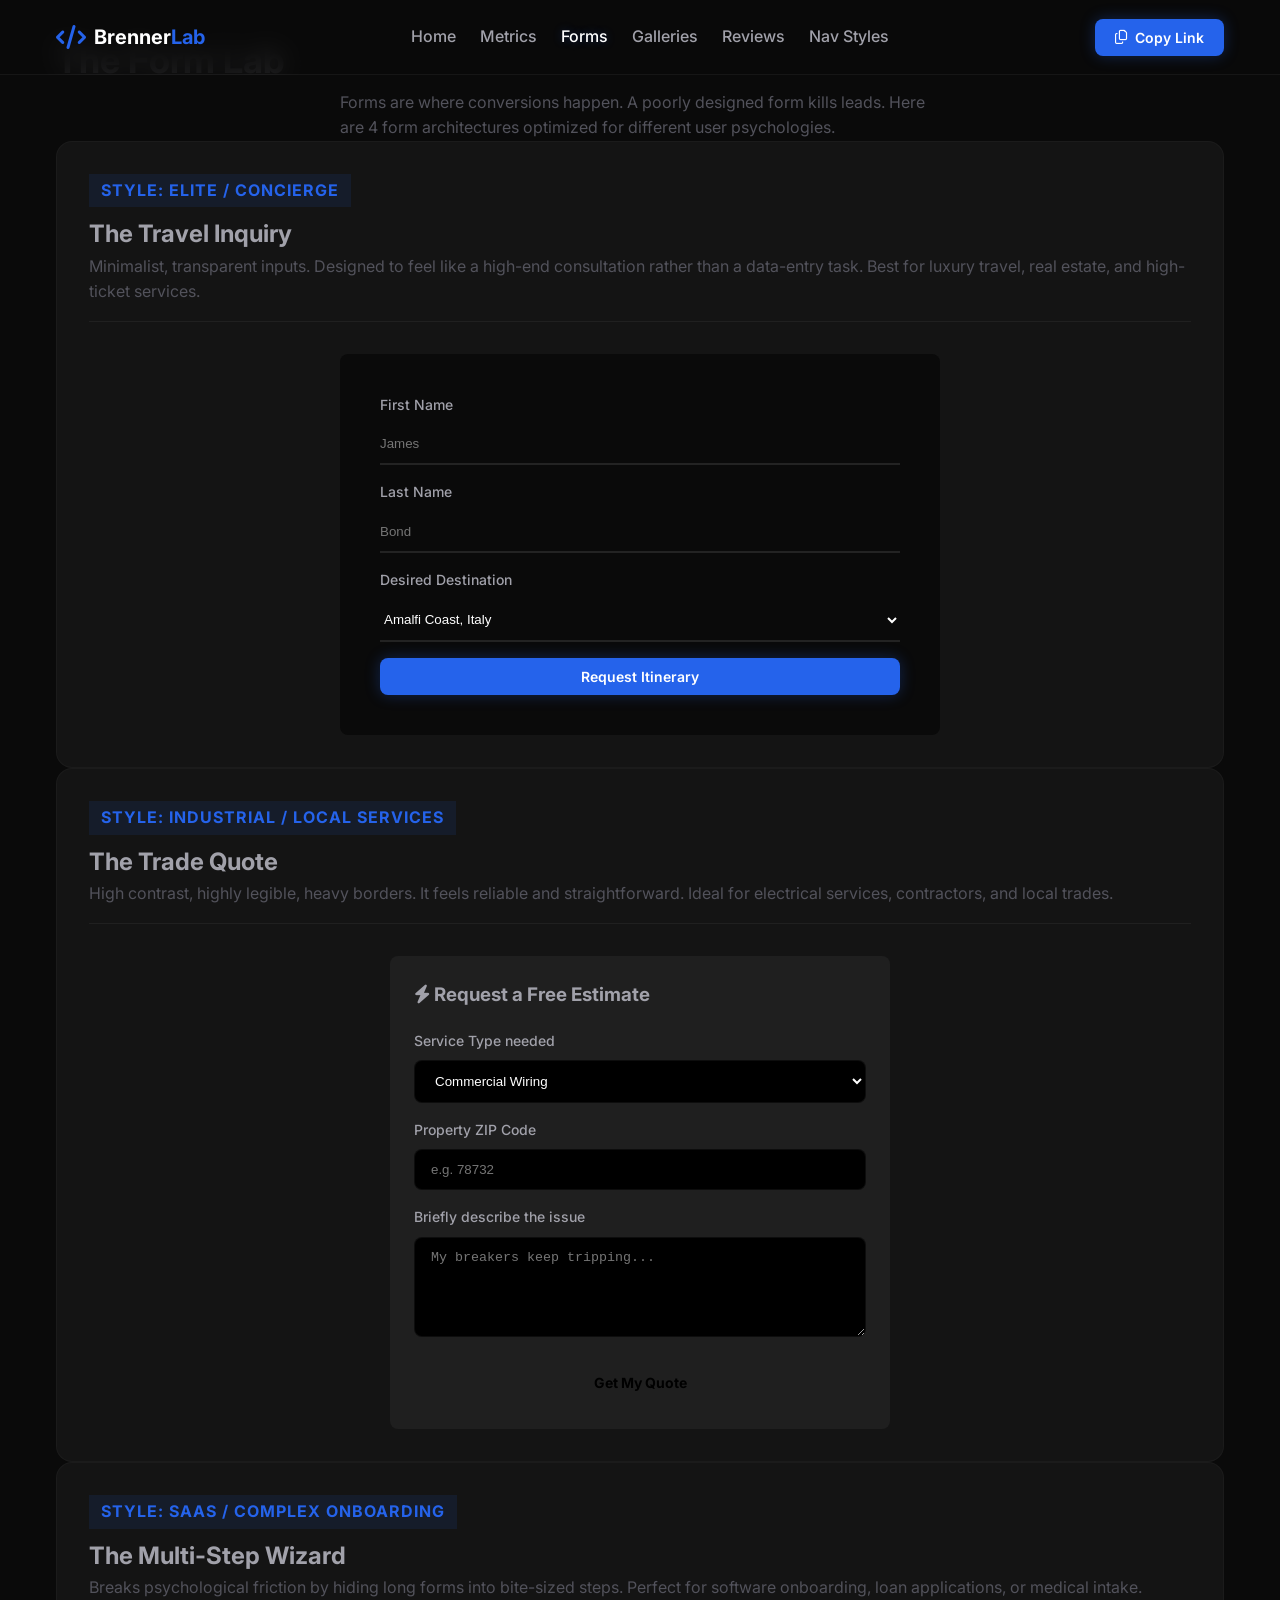
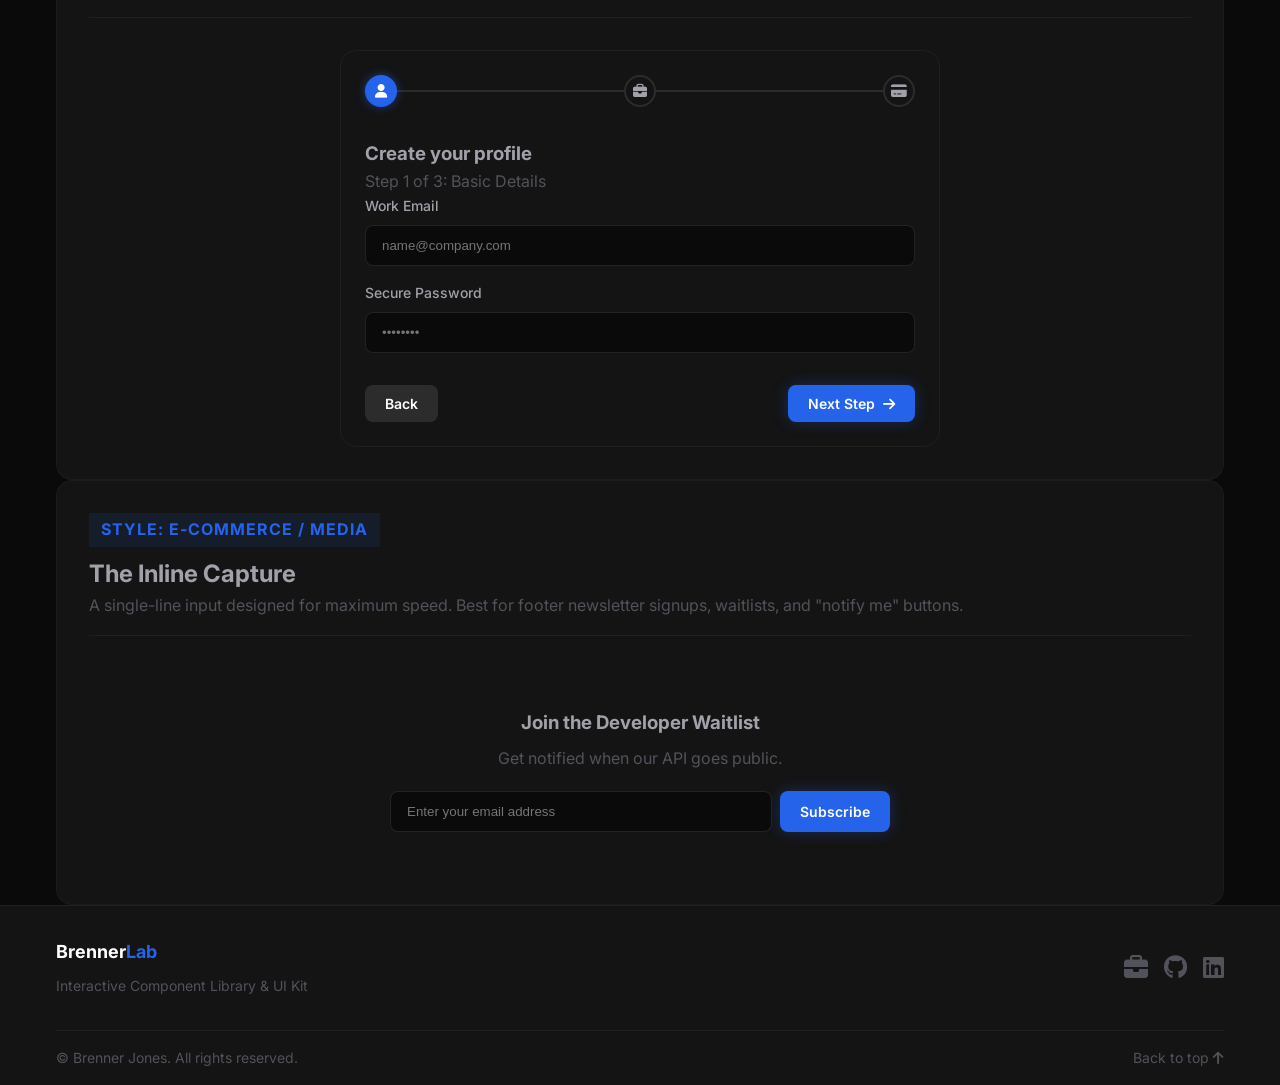
==== forms.html @ a8ff577a "Add files via upload" ====
<!DOCTYPE html>
<html lang="en">
<head>
    <meta charset="UTF-8">
    <meta name="viewport" content="width=device-width, initial-scale=1.0">
    <title>Form Lab | BrennerLab</title>
    <link rel="stylesheet" href="https://cdnjs.cloudflare.com/ajax/libs/font-awesome/6.4.0/css/all.min.css">
    <link href="https://fonts.googleapis.com/css2?family=Inter:wght@400;500;600;700&display=swap" rel="stylesheet">
    <link rel="stylesheet" href="assets/css/style.css">
    <link rel="stylesheet" href="assets/css/components.css">
</head>
<body>

    <div id="header-placeholder"></div>

    <main class="container">
        <div class="mb-8 mt-8 text-center animate-on-scroll">
            <h1 style="font-size: var(--text-4xl);">The Form Lab</h1>
            <p style="color: var(--text-muted); max-width: 600px; margin: 0 auto;">Forms are where conversions happen. A poorly designed form kills leads. Here are 4 form architectures optimized for different user psychologies.</p>
        </div>

        <section class="showcase-section animate-on-scroll">
            <div class="showcase-header">
                <span class="showcase-tag">Style: Elite / Concierge</span>
                <h2>The Travel Inquiry</h2>
                <p style="color: var(--text-muted);">Minimalist, transparent inputs. Designed to feel like a high-end consultation rather than a data-entry task. Best for luxury travel, real estate, and high-ticket services.</p>
            </div>
            
            <div style="max-width: 600px; margin: 0 auto; background: var(--bg-main); padding: 40px; border-radius: 8px;">
                <form class="form-sleek" onsubmit="event.preventDefault();">
                    <div class="grid grid-cols-2 gap-6">
                        <div class="form-group">
                            <label class="form-label">First Name</label>
                            <input type="text" class="form-control" placeholder="James">
                        </div>
                        <div class="form-group">
                            <label class="form-label">Last Name</label>
                            <input type="text" class="form-control" placeholder="Bond">
                        </div>
                    </div>
                    <div class="form-group">
                        <label class="form-label">Desired Destination</label>
                        <select class="form-control">
                            <option>Amalfi Coast, Italy</option>
                            <option>Maldives</option>
                            <option>Swiss Alps</option>
                        </select>
                    </div>
                    <button class="btn btn-primary mt-4" style="width: 100%;">Request Itinerary</button>
                </form>
            </div>
        </section>

        <section class="showcase-section animate-on-scroll">
            <div class="showcase-header">
                <span class="showcase-tag">Style: Industrial / Local Services</span>
                <h2>The Trade Quote</h2>
                <p style="color: var(--text-muted);">High contrast, highly legible, heavy borders. It feels reliable and straightforward. Ideal for electrical services, contractors, and local trades.</p>
            </div>
            
            <div style="max-width: 500px; margin: 0 auto;">
                <form class="form-rugged" onsubmit="event.preventDefault();">
                    <h3 style="margin-bottom: 20px;"><i class="fa-solid fa-bolt" style="color: var(--accent-warning);"></i> Request a Free Estimate</h3>
                    <div class="form-group">
                        <label class="form-label">Service Type needed</label>
                        <select class="form-control">
                            <option>Commercial Wiring</option>
                            <option>Residential Panel Upgrade</option>
                            <option>Emergency Repair</option>
                        </select>
                    </div>
                    <div class="form-group">
                        <label class="form-label">Property ZIP Code</label>
                        <input type="text" class="form-control" placeholder="e.g. 78732">
                    </div>
                    <div class="form-group">
                        <label class="form-label">Briefly describe the issue</label>
                        <textarea class="form-control" placeholder="My breakers keep tripping..."></textarea>
                    </div>
                    <button class="btn" style="width: 100%; background: var(--accent-warning); color: #000; font-weight: bold; padding: 14px;">Get My Quote</button>
                </form>
            </div>
        </section>

        <section class="showcase-section animate-on-scroll">
            <div class="showcase-header">
                <span class="showcase-tag">Style: SaaS / Complex Onboarding</span>
                <h2>The Multi-Step Wizard</h2>
                <p style="color: var(--text-muted);">Breaks psychological friction by hiding long forms into bite-sized steps. Perfect for software onboarding, loan applications, or medical intake.</p>
            </div>
            
            <div style="max-width: 600px; margin: 0 auto;">
                <form class="form-wizard" onsubmit="event.preventDefault();">
                    <div class="wizard-steps">
                        <div class="step active"><i class="fa-solid fa-user"></i></div>
                        <div class="step"><i class="fa-solid fa-briefcase"></i></div>
                        <div class="step"><i class="fa-solid fa-credit-card"></i></div>
                    </div>
                    
                    <div class="text-center mb-6">
                        <h3>Create your profile</h3>
                        <p style="color: var(--text-muted);">Step 1 of 3: Basic Details</p>
                    </div>

                    <div class="form-group">
                        <label class="form-label">Work Email</label>
                        <input type="email" class="form-control" placeholder="name@company.com">
                    </div>
                    <div class="form-group">
                        <label class="form-label">Secure Password</label>
                        <input type="password" class="form-control" placeholder="••••••••">
                    </div>
                    
                    <div class="flex justify-between mt-8">
                        <button class="btn" style="background: rgba(255,255,255,0.1); color: white;">Back</button>
                        <button class="btn btn-primary">Next Step <i class="fa-solid fa-arrow-right" style="margin-left: 8px;"></i></button>
                    </div>
                </form>
            </div>
        </section>

        <section class="showcase-section animate-on-scroll">
            <div class="showcase-header">
                <span class="showcase-tag">Style: E-Commerce / Media</span>
                <h2>The Inline Capture</h2>
                <p style="color: var(--text-muted);">A single-line input designed for maximum speed. Best for footer newsletter signups, waitlists, and "notify me" buttons.</p>
            </div>
            
            <div style="max-width: 500px; margin: 0 auto; text-align: center; padding: 40px 0;">
                <h3 style="margin-bottom: 8px;">Join the Developer Waitlist</h3>
                <p style="color: var(--text-muted); margin-bottom: 20px;">Get notified when our API goes public.</p>
                
                <form onsubmit="event.preventDefault();" style="display: flex; gap: 8px;">
                    <input type="email" class="form-control" placeholder="Enter your email address" style="flex: 1;">
                    <button class="btn btn-primary" style="white-space: nowrap;">Subscribe</button>
                </form>
            </div>
        </section>

    </main>

    <div id="footer-placeholder"></div>
    <script src="assets/js/shared.js"></script>
</body>
</html>
---- assets/css/style.css ----
/* ==========================================================================
   BRENNER LAB - GLOBAL DESIGN SYSTEM
   Theme: Midnight & Cyber Blue
   ========================================================================== */

:root {
    /* Color Palette - Midnight Black Base */
    --bg-main: #0a0a0a;        /* True black background */
    --bg-surface: #141414;     /* Slightly lighter for cards/footer */
    --bg-elevated: #1f1f1f;    /* Hover state for cards */
    
    /* Brand Accent - Cyber Blue */
    --brand-primary: #2563eb;  /* Vibrant Electric Blue */
    --brand-hover: #3b82f6;    /* Lighter blue for hovers */
    --brand-glow: rgba(37, 99, 235, 0.3); /* Blue shadow glow */

    /* Typography Colors - High Contrast */
    --text-heading: #ffffff;   /* Pure white headings */
    --text-body: #a1a1aa;      /* Crisp, readable gray */
    --text-muted: #52525b;     /* Darker gray for borders/subtitles */

    /* Typography Scale */
    --font-primary: 'Inter', system-ui, -apple-system, sans-serif;
    --text-sm: 0.875rem;  
    --text-base: 1rem;    
    --text-lg: 1.125rem;  
    --text-xl: 1.25rem;   
    --text-2xl: 1.5rem;   
    --text-4xl: 2.25rem;  

    /* Spacing & Layout */
    --space-2: 0.5rem;    
    --space-4: 1rem;      
    --space-6: 1.5rem;    
    --space-8: 2rem;      
    --space-12: 3rem;     
    --radius-md: 0.5rem;
    --radius-lg: 1rem;
    --transition-fast: 150ms ease-in-out;
}

/* --------------------------------------------------------------------------
   RESET & BASE LAYOUT
   -------------------------------------------------------------------------- */
*, *::before, *::after {
    box-sizing: border-box;
    margin: 0;
    padding: 0;
}

body {
    background-color: var(--bg-main);
    color: var(--text-body);
    font-family: var(--font-primary);
    line-height: 1.6;
    -webkit-font-smoothing: antialiased;
    display: flex;
    flex-direction: column;
    min-height: 100vh;
}

a {
    color: var(--brand-primary);
    text-decoration: none;
    transition: color var(--transition-fast);
}

a:hover {
    color: var(--brand-hover);
}

.container {
    width: 100%;
    max-width: 1200px;
    margin: 0 auto;
    padding: 0 var(--space-4);
}

/* --------------------------------------------------------------------------
   HEADER & FOOTER STRUCTURAL FIXES
   -------------------------------------------------------------------------- */
.site-header {
    position: fixed;
    top: 0;
    left: 0;
    width: 100%;
    height: 75px;
    display: flex;
    align-items: center;
    background: rgba(10, 10, 10, 0.85);
    backdrop-filter: blur(12px);
    -webkit-backdrop-filter: blur(12px);
    border-bottom: 1px solid rgba(255, 255, 255, 0.05);
    z-index: 1000;
}

.site-footer {
    background-color: var(--bg-surface);
    border-top: 1px solid rgba(255, 255, 255, 0.05);
    padding: var(--space-8) 0 var(--space-4) 0;
    margin-top: auto; 
    width: 100%;
}

main {
    flex: 1; 
    padding-top: 100px; /* Pushes content below the fixed header */
    padding-bottom: var(--space-12);
    width: 100%;
}

/* --------------------------------------------------------------------------
   UTILITY CLASSES (Layout & UI)
   -------------------------------------------------------------------------- */
.flex { display: flex; }
.flex-col { flex-direction: column; }
.items-center { align-items: center; }
.justify-between { justify-content: space-between; }
.justify-center { justify-content: center; }
.gap-2 { gap: var(--space-2); }
.gap-4 { gap: var(--space-4); }
.gap-6 { gap: var(--space-6); }
.mt-8 { margin-top: var(--space-8); }

/* Buttons */
.btn {
    display: inline-flex;
    align-items: center;
    justify-content: center;
    padding: 10px 20px;
    border-radius: var(--radius-md);
    font-weight: 600;
    cursor: pointer;
    transition: all var(--transition-fast);
    border: none;
    font-family: inherit;
    font-size: var(--text-sm);
}

.btn-primary {
    background-color: var(--brand-primary);
    color: #ffffff;
    box-shadow: 0 0 15px var(--brand-glow);
}

.btn-primary:hover {
    background-color: var(--brand-hover);
    transform: translateY(-2px);
}

/* Navigation Specifics */
.nav-link {
    color: var(--text-body);
    font-weight: 500;
}
.nav-link:hover, .nav-link.active {
    color: var(--text-heading);
    text-shadow: 0 0 10px var(--brand-glow);
}

/* Mobile hiding */
@media (max-width: 768px) {
    .hidden-mobile { display: none !important; }
}
---- assets/css/components.css ----
/* ==========================================================================
   BRENNER LAB - COMPONENTS STYLESHEET
   Styles for specific widgets: Metrics, Forms, Galleries, etc.
   ========================================================================== */

/* --------------------------------------------------------------------------
   COMPONENT PRESENTATION (The "Showroom" Layout)
   -------------------------------------------------------------------------- */
.showcase-section {
    margin-bottom: var(--space-16);
    padding: var(--space-8);
    background: var(--bg-surface);
    border-radius: var(--radius-lg);
    border: 1px solid rgba(255,255,255,0.03);
}

.showcase-header {
    margin-bottom: var(--space-8);
    border-bottom: 1px solid rgba(255,255,255,0.05);
    padding-bottom: var(--space-4);
}

.showcase-tag {
    display: inline-block;
    padding: 4px 12px;
    background: rgba(37, 99, 235, 0.1);
    color: var(--brand-primary);
    border-radius: var(--radius-pill);
    font-size: var(--text-xs);
    font-weight: 700;
    text-transform: uppercase;
    letter-spacing: 1px;
    margin-bottom: var(--space-2);
}

/* --------------------------------------------------------------------------
   METRIC COMPONENT STYLES
   -------------------------------------------------------------------------- */
/* Style 1: The SaaS Classic (Clean, structured) */
.metric-card-saas {
    background: var(--bg-main);
    padding: var(--space-6);
    border-radius: var(--radius-md);
    border: 1px solid rgba(255,255,255,0.05);
    transition: transform var(--transition-fast);
}
.metric-card-saas:hover { transform: translateY(-5px); border-color: rgba(255,255,255,0.1); }
.metric-icon-wrapper { width: 48px; height: 48px; border-radius: 12px; display: flex; align-items: center; justify-content: center; font-size: 1.5rem; margin-bottom: var(--space-4); }
.icon-blue { background: rgba(37, 99, 235, 0.1); color: var(--brand-primary); }
.icon-green { background: rgba(16, 185, 129, 0.1); color: var(--accent-success); }
.icon-orange { background: rgba(245, 158, 11, 0.1); color: var(--accent-warning); }

/* Style 2: The Minimalist (Large typography, barebones) */
.metric-minimal {
    text-align: center;
    padding: var(--space-4);
}
.metric-minimal .value { font-size: 4rem; font-weight: 800; color: var(--text-heading); line-height: 1; }
.metric-minimal .label { font-size: var(--text-sm); color: var(--text-muted); text-transform: uppercase; letter-spacing: 2px; margin-top: var(--space-2); }

/* Style 3: Neon Cyber (High impact, glowing) */
.metric-neon {
    background: linear-gradient(145deg, rgba(20,20,20,1) 0%, rgba(10,10,10,1) 100%);
    padding: var(--space-6);
    border-radius: var(--radius-lg);
    border: 1px solid rgba(37, 99, 235, 0.2);
    box-shadow: inset 0 0 20px rgba(37, 99, 235, 0.05);
    text-align: center;
}
.metric-neon .value { font-size: 3rem; font-weight: 700; color: var(--brand-primary); text-shadow: 0 0 15px rgba(37, 99, 235, 0.5); }

/* Style 4: Progress Bars */
.metric-progress-card { padding: var(--space-4); }
.progress-header { display: flex; justify-content: space-between; margin-bottom: var(--space-2); font-weight: 500; }
.progress-track { width: 100%; height: 8px; background: var(--bg-main); border-radius: var(--radius-pill); overflow: hidden; }
.progress-fill { height: 100%; background: var(--brand-primary); border-radius: var(--radius-pill); transition: width 1.5s cubic-bezier(0.4, 0, 0.2, 1); }

/* --------------------------------------------------------------------------
   FORM COMPONENT STYLES
   -------------------------------------------------------------------------- */
.form-group { margin-bottom: var(--space-4); }
.form-label { display: block; font-size: var(--text-sm); font-weight: 500; margin-bottom: var(--space-2); color: var(--text-body); }
.form-control { width: 100%; padding: 12px 16px; background: var(--bg-main); border: 1px solid rgba(255,255,255,0.1); border-radius: var(--radius-md); color: var(--text-heading); transition: all var(--transition-fast); }
.form-control:focus { outline: none; border-color: var(--brand-primary); box-shadow: 0 0 0 3px rgba(37, 99, 235, 0.2); }
textarea.form-control { resize: vertical; min-height: 100px; }

/* Style 1: Sleek (Luxury/Travel) */
.form-sleek { background: transparent; }
.form-sleek .form-control { background: transparent; border: none; border-bottom: 2px solid rgba(255,255,255,0.1); border-radius: 0; padding-left: 0; }
.form-sleek .form-control:focus { border-bottom-color: var(--brand-primary); box-shadow: none; }

/* Style 2: Rugged (Trades/Industrial) */
.form-rugged { background: var(--bg-elevated); padding: var(--space-6); border-radius: var(--radius-md); border-top: 4px solid var(--accent-warning); }
.form-rugged .form-control { background: #000; border: 1px solid rgba(255,255,255,0.05); }

/* Style 3: Wizard (Step-by-step) */
.form-wizard { padding: var(--space-6); border: 1px solid rgba(255,255,255,0.05); border-radius: var(--radius-lg); }
.wizard-steps { display: flex; justify-content: space-between; margin-bottom: var(--space-8); position: relative; }
.wizard-steps::before { content: ''; position: absolute; top: 50%; left: 0; width: 100%; height: 2px; background: rgba(255,255,255,0.1); z-index: 0; transform: translateY(-50%); }
.step { width: 32px; height: 32px; border-radius: 50%; background: var(--bg-surface); border: 2px solid rgba(255,255,255,0.1); display: flex; align-items: center; justify-content: center; z-index: 1; font-weight: bold; font-size: 14px; }
.step.active { border-color: var(--brand-primary); background: var(--brand-primary); color: white; box-shadow: 0 0 10px rgba(37,99,235,0.5); }
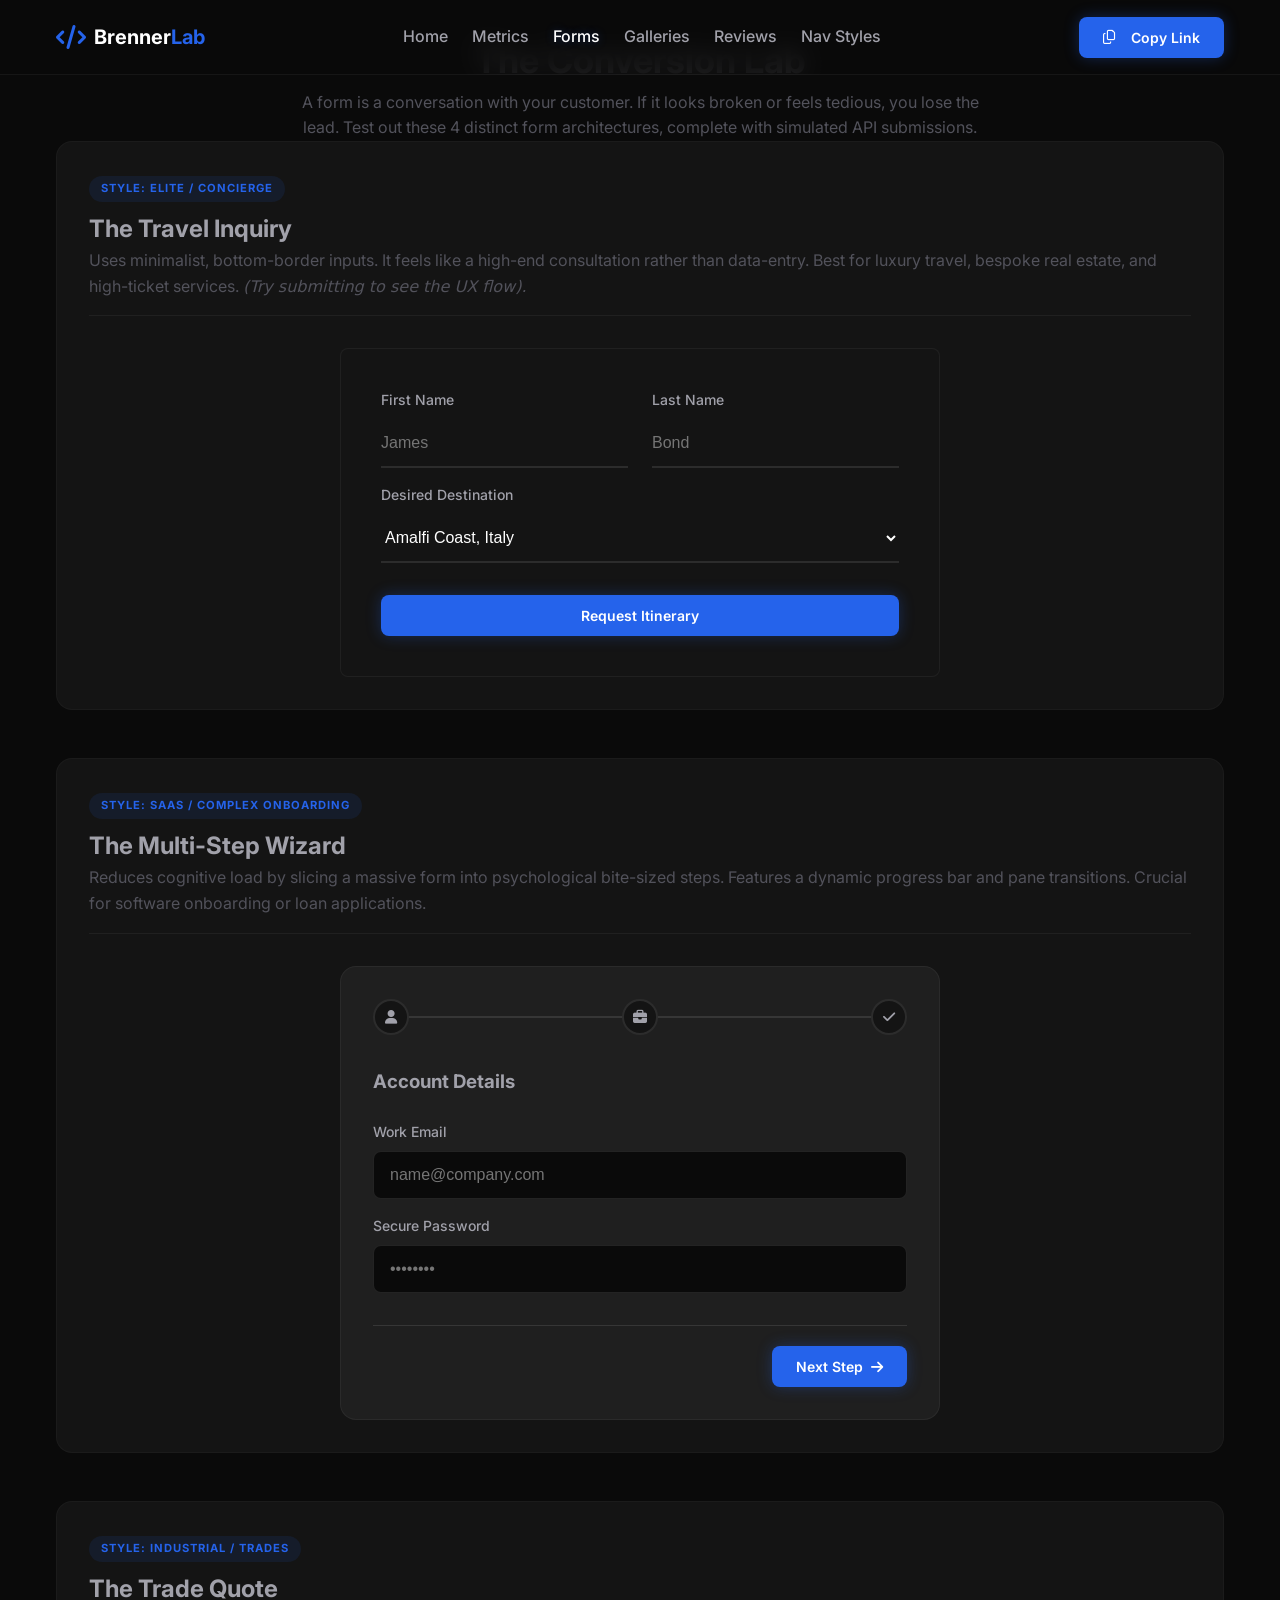
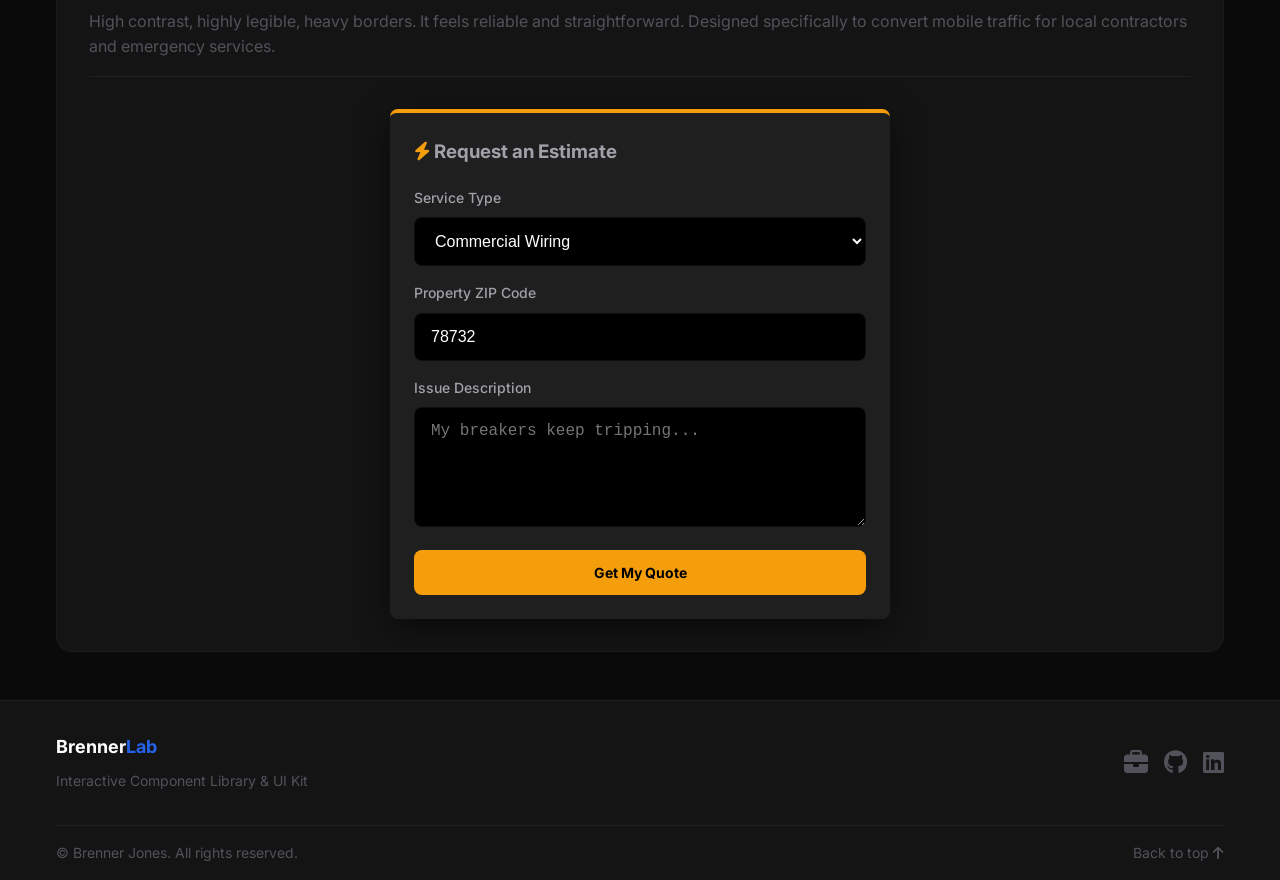
==== commit c12af5fc: "Add files via upload" ====
--- a/forms.html
+++ b/forms.html
@@ -10,32 +10,31 @@
     <link rel="stylesheet" href="assets/css/components.css">
 </head>
 <body>
-
     <div id="header-placeholder"></div>
 
     <main class="container">
         <div class="mb-8 mt-8 text-center animate-on-scroll">
-            <h1 style="font-size: var(--text-4xl);">The Form Lab</h1>
-            <p style="color: var(--text-muted); max-width: 600px; margin: 0 auto;">Forms are where conversions happen. A poorly designed form kills leads. Here are 4 form architectures optimized for different user psychologies.</p>
+            <h1 style="font-size: var(--text-4xl);">The Conversion Lab</h1>
+            <p style="color: var(--text-muted); max-width: 700px; margin: 0 auto;">A form is a conversation with your customer. If it looks broken or feels tedious, you lose the lead. Test out these 4 distinct form architectures, complete with simulated API submissions.</p>
         </div>
 
         <section class="showcase-section animate-on-scroll">
             <div class="showcase-header">
                 <span class="showcase-tag">Style: Elite / Concierge</span>
                 <h2>The Travel Inquiry</h2>
-                <p style="color: var(--text-muted);">Minimalist, transparent inputs. Designed to feel like a high-end consultation rather than a data-entry task. Best for luxury travel, real estate, and high-ticket services.</p>
+                <p style="color: var(--text-muted);">Uses minimalist, bottom-border inputs. It feels like a high-end consultation rather than data-entry. Best for luxury travel, bespoke real estate, and high-ticket services. <i>(Try submitting to see the UX flow).</i></p>
             </div>
             
-            <div style="max-width: 600px; margin: 0 auto; background: var(--bg-main); padding: 40px; border-radius: 8px;">
-                <form class="form-sleek" onsubmit="event.preventDefault();">
-                    <div class="grid grid-cols-2 gap-6">
+            <div class="form-container" style="max-width: 600px; margin: 0 auto; background: var(--bg-surface); padding: 40px; border-radius: 8px; border: 1px solid rgba(255,255,255,0.05);">
+                <form class="form-sleek simulated-form">
+                    <div class="grid grid-cols-2">
                         <div class="form-group">
                             <label class="form-label">First Name</label>
-                            <input type="text" class="form-control" placeholder="James">
+                            <input type="text" class="form-control" placeholder="James" required>
                         </div>
                         <div class="form-group">
                             <label class="form-label">Last Name</label>
-                            <input type="text" class="form-control" placeholder="Bond">
+                            <input type="text" class="form-control" placeholder="Bond" required>
                         </div>
                     </div>
                     <div class="form-group">
@@ -46,23 +45,82 @@
                             <option>Swiss Alps</option>
                         </select>
                     </div>
-                    <button class="btn btn-primary mt-4" style="width: 100%;">Request Itinerary</button>
+                    <button type="submit" class="btn btn-primary mt-4" style="width: 100%;">Request Itinerary</button>
                 </form>
             </div>
         </section>
 
         <section class="showcase-section animate-on-scroll">
             <div class="showcase-header">
-                <span class="showcase-tag">Style: Industrial / Local Services</span>
-                <h2>The Trade Quote</h2>
-                <p style="color: var(--text-muted);">High contrast, highly legible, heavy borders. It feels reliable and straightforward. Ideal for electrical services, contractors, and local trades.</p>
+                <span class="showcase-tag">Style: SaaS / Complex Onboarding</span>
+                <h2>The Multi-Step Wizard</h2>
+                <p style="color: var(--text-muted);">Reduces cognitive load by slicing a massive form into psychological bite-sized steps. Features a dynamic progress bar and pane transitions. Crucial for software onboarding or loan applications.</p>
             </div>
             
-            <div style="max-width: 500px; margin: 0 auto;">
-                <form class="form-rugged" onsubmit="event.preventDefault();">
-                    <h3 style="margin-bottom: 20px;"><i class="fa-solid fa-bolt" style="color: var(--accent-warning);"></i> Request a Free Estimate</h3>
+            <div class="form-container" style="max-width: 600px; margin: 0 auto;">
+                <form class="form-wizard simulated-form">
+                    <div class="wizard-steps">
+                        <div class="step-indicator"><i class="fa-solid fa-user"></i></div>
+                        <div class="step-indicator"><i class="fa-solid fa-briefcase"></i></div>
+                        <div class="step-indicator"><i class="fa-solid fa-check"></i></div>
+                    </div>
+                    
+                    <div id="multi-step-wizard">
+                        <div class="wizard-pane">
+                            <h3 class="mb-6">Account Details</h3>
+                            <div class="form-group">
+                                <label class="form-label">Work Email</label>
+                                <input type="email" class="form-control" placeholder="name@company.com" required>
+                            </div>
+                            <div class="form-group">
+                                <label class="form-label">Secure Password</label>
+                                <input type="password" class="form-control" placeholder="••••••••" required>
+                            </div>
+                        </div>
+
+                        <div class="wizard-pane">
+                            <h3 class="mb-6">Company Info</h3>
+                            <div class="form-group">
+                                <label class="form-label">Company Name</label>
+                                <input type="text" class="form-control" placeholder="Acme Corp">
+                            </div>
+                            <div class="form-group">
+                                <label class="form-label">Team Size</label>
+                                <select class="form-control">
+                                    <option>1-10 Employees</option>
+                                    <option>11-50 Employees</option>
+                                    <option>50+ Employees</option>
+                                </select>
+                            </div>
+                        </div>
+
+                        <div class="wizard-pane">
+                            <h3 class="mb-6">Final Review</h3>
+                            <p style="color: var(--text-muted); margin-bottom: 20px;">By clicking submit, you agree to our Terms of Service and acknowledge you are ready to revolutionize your workflow.</p>
+                        </div>
+
+                        <div class="flex justify-between mt-8" style="border-top: 1px solid rgba(255,255,255,0.1); padding-top: 20px;">
+                            <button type="button" id="wizard-prev" class="btn" style="background: rgba(255,255,255,0.05); color: white;">Back</button>
+                            <button type="button" id="wizard-next" class="btn btn-primary">Next Step <i class="fa-solid fa-arrow-right"></i></button>
+                            <button type="submit" id="wizard-submit" style="display:none;">Submit</button>
+                        </div>
+                    </div>
+                </form>
+            </div>
+        </section>
+
+        <section class="showcase-section animate-on-scroll">
+            <div class="showcase-header">
+                <span class="showcase-tag">Style: Industrial / Trades</span>
+                <h2>The Trade Quote</h2>
+                <p style="color: var(--text-muted);">High contrast, highly legible, heavy borders. It feels reliable and straightforward. Designed specifically to convert mobile traffic for local contractors and emergency services.</p>
+            </div>
+            
+            <div class="form-container" style="max-width: 500px; margin: 0 auto;">
+                <form class="form-rugged simulated-form">
+                    <h3 style="margin-bottom: 20px;"><i class="fa-solid fa-bolt" style="color: var(--accent-warning);"></i> Request an Estimate</h3>
                     <div class="form-group">
-                        <label class="form-label">Service Type needed</label>
+                        <label class="form-label">Service Type</label>
                         <select class="form-control">
                             <option>Commercial Wiring</option>
                             <option>Residential Panel Upgrade</option>
@@ -71,68 +129,13 @@
                     </div>
                     <div class="form-group">
                         <label class="form-label">Property ZIP Code</label>
-                        <input type="text" class="form-control" placeholder="e.g. 78732">
+                        <input type="text" class="form-control" value="78732" required>
                     </div>
                     <div class="form-group">
-                        <label class="form-label">Briefly describe the issue</label>
+                        <label class="form-label">Issue Description</label>
                         <textarea class="form-control" placeholder="My breakers keep tripping..."></textarea>
                     </div>
-                    <button class="btn" style="width: 100%; background: var(--accent-warning); color: #000; font-weight: bold; padding: 14px;">Get My Quote</button>
-                </form>
-            </div>
-        </section>
-
-        <section class="showcase-section animate-on-scroll">
-            <div class="showcase-header">
-                <span class="showcase-tag">Style: SaaS / Complex Onboarding</span>
-                <h2>The Multi-Step Wizard</h2>
-                <p style="color: var(--text-muted);">Breaks psychological friction by hiding long forms into bite-sized steps. Perfect for software onboarding, loan applications, or medical intake.</p>
-            </div>
-            
-            <div style="max-width: 600px; margin: 0 auto;">
-                <form class="form-wizard" onsubmit="event.preventDefault();">
-                    <div class="wizard-steps">
-                        <div class="step active"><i class="fa-solid fa-user"></i></div>
-                        <div class="step"><i class="fa-solid fa-briefcase"></i></div>
-                        <div class="step"><i class="fa-solid fa-credit-card"></i></div>
-                    </div>
-                    
-                    <div class="text-center mb-6">
-                        <h3>Create your profile</h3>
-                        <p style="color: var(--text-muted);">Step 1 of 3: Basic Details</p>
-                    </div>
-
-                    <div class="form-group">
-                        <label class="form-label">Work Email</label>
-                        <input type="email" class="form-control" placeholder="name@company.com">
-                    </div>
-                    <div class="form-group">
-                        <label class="form-label">Secure Password</label>
-                        <input type="password" class="form-control" placeholder="••••••••">
-                    </div>
-                    
-                    <div class="flex justify-between mt-8">
-                        <button class="btn" style="background: rgba(255,255,255,0.1); color: white;">Back</button>
-                        <button class="btn btn-primary">Next Step <i class="fa-solid fa-arrow-right" style="margin-left: 8px;"></i></button>
-                    </div>
-                </form>
-            </div>
-        </section>
-
-        <section class="showcase-section animate-on-scroll">
-            <div class="showcase-header">
-                <span class="showcase-tag">Style: E-Commerce / Media</span>
-                <h2>The Inline Capture</h2>
-                <p style="color: var(--text-muted);">A single-line input designed for maximum speed. Best for footer newsletter signups, waitlists, and "notify me" buttons.</p>
-            </div>
-            
-            <div style="max-width: 500px; margin: 0 auto; text-align: center; padding: 40px 0;">
-                <h3 style="margin-bottom: 8px;">Join the Developer Waitlist</h3>
-                <p style="color: var(--text-muted); margin-bottom: 20px;">Get notified when our API goes public.</p>
-                
-                <form onsubmit="event.preventDefault();" style="display: flex; gap: 8px;">
-                    <input type="email" class="form-control" placeholder="Enter your email address" style="flex: 1;">
-                    <button class="btn btn-primary" style="white-space: nowrap;">Subscribe</button>
+                    <button type="submit" class="btn" style="width: 100%; background: var(--accent-warning); color: #000; font-weight: bold; padding: 14px;">Get My Quote</button>
                 </form>
             </div>
         </section>
--- a/assets/css/style.css
+++ b/assets/css/style.css
@@ -4,49 +4,35 @@
    ========================================================================== */
 
 :root {
-    /* Color Palette - Midnight Black Base */
-    --bg-main: #0a0a0a;        /* True black background */
-    --bg-surface: #141414;     /* Slightly lighter for cards/footer */
-    --bg-elevated: #1f1f1f;    /* Hover state for cards */
-    
-    /* Brand Accent - Cyber Blue */
-    --brand-primary: #2563eb;  /* Vibrant Electric Blue */
-    --brand-hover: #3b82f6;    /* Lighter blue for hovers */
-    --brand-glow: rgba(37, 99, 235, 0.3); /* Blue shadow glow */
-
-    /* Typography Colors - High Contrast */
-    --text-heading: #ffffff;   /* Pure white headings */
-    --text-body: #a1a1aa;      /* Crisp, readable gray */
-    --text-muted: #52525b;     /* Darker gray for borders/subtitles */
-
-    /* Typography Scale */
+    --bg-main: #0a0a0a;
+    --bg-surface: #141414;
+    --bg-elevated: #1f1f1f;
+    --brand-primary: #2563eb;
+    --brand-hover: #3b82f6;
+    --brand-glow: rgba(37, 99, 235, 0.3);
+    --accent-success: #10b981;
+    --accent-warning: #f59e0b;
+    --text-heading: #ffffff;
+    --text-body: #a1a1aa;
+    --text-muted: #52525b;
     --font-primary: 'Inter', system-ui, -apple-system, sans-serif;
-    --text-sm: 0.875rem;  
-    --text-base: 1rem;    
-    --text-lg: 1.125rem;  
-    --text-xl: 1.25rem;   
-    --text-2xl: 1.5rem;   
-    --text-4xl: 2.25rem;  
-
-    /* Spacing & Layout */
-    --space-2: 0.5rem;    
-    --space-4: 1rem;      
-    --space-6: 1.5rem;    
-    --space-8: 2rem;      
-    --space-12: 3rem;     
+    --text-sm: 0.875rem;
+    --text-base: 1rem;
+    --text-lg: 1.125rem;
+    --text-xl: 1.25rem;
+    --text-2xl: 1.5rem;
+    --text-4xl: 2.25rem;
+    --space-2: 0.5rem;
+    --space-4: 1rem;
+    --space-6: 1.5rem;
+    --space-8: 2rem;
+    --space-12: 3rem;
     --radius-md: 0.5rem;
     --radius-lg: 1rem;
     --transition-fast: 150ms ease-in-out;
 }
 
-/* --------------------------------------------------------------------------
-   RESET & BASE LAYOUT
-   -------------------------------------------------------------------------- */
-*, *::before, *::after {
-    box-sizing: border-box;
-    margin: 0;
-    padding: 0;
-}
+*, *::before, *::after { box-sizing: border-box; margin: 0; padding: 0; }
 
 body {
     background-color: var(--bg-main);
@@ -59,59 +45,34 @@
     min-height: 100vh;
 }
 
-a {
-    color: var(--brand-primary);
-    text-decoration: none;
-    transition: color var(--transition-fast);
+a { color: var(--brand-primary); text-decoration: none; transition: color var(--transition-fast); }
+a:hover { color: var(--brand-hover); }
+
+.container { width: 100%; max-width: 1200px; margin: 0 auto; padding: 0 var(--space-4); }
+
+/* --- HEADER & FOOTER --- */
+.site-header {
+    position: fixed; top: 0; left: 0; width: 100%; height: 75px; display: flex; align-items: center;
+    background: rgba(10, 10, 10, 0.85); backdrop-filter: blur(12px); -webkit-backdrop-filter: blur(12px);
+    border-bottom: 1px solid rgba(255, 255, 255, 0.05); z-index: 1000;
+}
+.site-footer {
+    background-color: var(--bg-surface); border-top: 1px solid rgba(255, 255, 255, 0.05);
+    padding: var(--space-8) 0 var(--space-4) 0; margin-top: auto; width: 100%;
+}
+main { flex: 1; padding-top: 100px; padding-bottom: var(--space-12); width: 100%; }
+
+/* --- CHROME AUTOFILL OVERRIDE (The White Box Fix) --- */
+input:-webkit-autofill,
+input:-webkit-autofill:hover, 
+input:-webkit-autofill:focus, 
+input:-webkit-autofill:active{
+    -webkit-box-shadow: 0 0 0 30px var(--bg-main) inset !important;
+    -webkit-text-fill-color: var(--text-heading) !important;
+    transition: background-color 5000s ease-in-out 0s;
 }
 
-a:hover {
-    color: var(--brand-hover);
-}
-
-.container {
-    width: 100%;
-    max-width: 1200px;
-    margin: 0 auto;
-    padding: 0 var(--space-4);
-}
-
-/* --------------------------------------------------------------------------
-   HEADER & FOOTER STRUCTURAL FIXES
-   -------------------------------------------------------------------------- */
-.site-header {
-    position: fixed;
-    top: 0;
-    left: 0;
-    width: 100%;
-    height: 75px;
-    display: flex;
-    align-items: center;
-    background: rgba(10, 10, 10, 0.85);
-    backdrop-filter: blur(12px);
-    -webkit-backdrop-filter: blur(12px);
-    border-bottom: 1px solid rgba(255, 255, 255, 0.05);
-    z-index: 1000;
-}
-
-.site-footer {
-    background-color: var(--bg-surface);
-    border-top: 1px solid rgba(255, 255, 255, 0.05);
-    padding: var(--space-8) 0 var(--space-4) 0;
-    margin-top: auto; 
-    width: 100%;
-}
-
-main {
-    flex: 1; 
-    padding-top: 100px; /* Pushes content below the fixed header */
-    padding-bottom: var(--space-12);
-    width: 100%;
-}
-
-/* --------------------------------------------------------------------------
-   UTILITY CLASSES (Layout & UI)
-   -------------------------------------------------------------------------- */
+/* --- ROBUST GRID SYSTEM --- */
 .flex { display: flex; }
 .flex-col { flex-direction: column; }
 .items-center { align-items: center; }
@@ -120,45 +81,35 @@
 .gap-2 { gap: var(--space-2); }
 .gap-4 { gap: var(--space-4); }
 .gap-6 { gap: var(--space-6); }
+.gap-8 { gap: var(--space-8); }
+.mt-4 { margin-top: var(--space-4); }
 .mt-8 { margin-top: var(--space-8); }
+.mb-6 { margin-bottom: var(--space-6); }
+.text-center { text-align: center; }
 
-/* Buttons */
+.grid { display: grid; gap: var(--space-6); }
+/* Desktop Grids */
+@media (min-width: 1024px) {
+    .grid-cols-2 { grid-template-columns: repeat(2, minmax(0, 1fr)); }
+    .grid-cols-3 { grid-template-columns: repeat(3, minmax(0, 1fr)); }
+    .grid-cols-4 { grid-template-columns: repeat(4, minmax(0, 1fr)); }
+}
+/* Tablet Grids */
+@media (min-width: 768px) and (max-width: 1023px) {
+    .grid-cols-3, .grid-cols-4 { grid-template-columns: repeat(2, minmax(0, 1fr)); }
+}
+/* Mobile Grids stay 1 column by default */
+
+/* --- BUTTONS --- */
 .btn {
-    display: inline-flex;
-    align-items: center;
-    justify-content: center;
-    padding: 10px 20px;
-    border-radius: var(--radius-md);
-    font-weight: 600;
-    cursor: pointer;
-    transition: all var(--transition-fast);
-    border: none;
-    font-family: inherit;
-    font-size: var(--text-sm);
+    display: inline-flex; align-items: center; justify-content: center; padding: 12px 24px;
+    border-radius: var(--radius-md); font-weight: 600; cursor: pointer; transition: all var(--transition-fast);
+    border: none; font-family: inherit; font-size: var(--text-sm); gap: 8px;
 }
+.btn-primary { background-color: var(--brand-primary); color: #ffffff; box-shadow: 0 0 15px var(--brand-glow); }
+.btn-primary:hover { background-color: var(--brand-hover); transform: translateY(-2px); }
+.btn:disabled { opacity: 0.7; cursor: not-allowed; transform: none !important; }
 
-.btn-primary {
-    background-color: var(--brand-primary);
-    color: #ffffff;
-    box-shadow: 0 0 15px var(--brand-glow);
-}
-
-.btn-primary:hover {
-    background-color: var(--brand-hover);
-    transform: translateY(-2px);
-}
-
-/* Navigation Specifics */
-.nav-link {
-    color: var(--text-body);
-    font-weight: 500;
-}
-.nav-link:hover, .nav-link.active {
-    color: var(--text-heading);
-    text-shadow: 0 0 10px var(--brand-glow);
-}
-
-/* Mobile hiding */
-@media (max-width: 768px) {
-    .hidden-mobile { display: none !important; }
-}+.nav-link { color: var(--text-body); font-weight: 500; }
+.nav-link:hover, .nav-link.active { color: var(--text-heading); text-shadow: 0 0 10px var(--brand-glow); }
+@media (max-width: 768px) { .hidden-mobile { display: none !important; } }
--- a/assets/css/components.css
+++ b/assets/css/components.css
@@ -1,101 +1,65 @@
 /* ==========================================================================
    BRENNER LAB - COMPONENTS STYLESHEET
-   Styles for specific widgets: Metrics, Forms, Galleries, etc.
    ========================================================================== */
 
-/* --------------------------------------------------------------------------
-   COMPONENT PRESENTATION (The "Showroom" Layout)
-   -------------------------------------------------------------------------- */
 .showcase-section {
-    margin-bottom: var(--space-16);
-    padding: var(--space-8);
-    background: var(--bg-surface);
-    border-radius: var(--radius-lg);
-    border: 1px solid rgba(255,255,255,0.03);
+    margin-bottom: var(--space-12); padding: var(--space-8); background: var(--bg-surface);
+    border-radius: var(--radius-lg); border: 1px solid rgba(255,255,255,0.03);
+}
+.showcase-header { margin-bottom: var(--space-8); border-bottom: 1px solid rgba(255,255,255,0.05); padding-bottom: var(--space-4); }
+.showcase-tag {
+    display: inline-block; padding: 4px 12px; background: rgba(37, 99, 235, 0.1); color: var(--brand-primary);
+    border-radius: 999px; font-size: 0.7rem; font-weight: 700; text-transform: uppercase; letter-spacing: 1px; margin-bottom: var(--space-2);
 }
 
-.showcase-header {
-    margin-bottom: var(--space-8);
-    border-bottom: 1px solid rgba(255,255,255,0.05);
-    padding-bottom: var(--space-4);
-}
-
-.showcase-tag {
-    display: inline-block;
-    padding: 4px 12px;
-    background: rgba(37, 99, 235, 0.1);
-    color: var(--brand-primary);
-    border-radius: var(--radius-pill);
-    font-size: var(--text-xs);
-    font-weight: 700;
-    text-transform: uppercase;
-    letter-spacing: 1px;
-    margin-bottom: var(--space-2);
-}
-
-/* --------------------------------------------------------------------------
-   METRIC COMPONENT STYLES
-   -------------------------------------------------------------------------- */
-/* Style 1: The SaaS Classic (Clean, structured) */
-.metric-card-saas {
-    background: var(--bg-main);
-    padding: var(--space-6);
-    border-radius: var(--radius-md);
-    border: 1px solid rgba(255,255,255,0.05);
-    transition: transform var(--transition-fast);
-}
+/* --- METRICS --- */
+.metric-card-saas { background: var(--bg-main); padding: var(--space-6); border-radius: var(--radius-md); border: 1px solid rgba(255,255,255,0.05); transition: transform var(--transition-fast); }
 .metric-card-saas:hover { transform: translateY(-5px); border-color: rgba(255,255,255,0.1); }
 .metric-icon-wrapper { width: 48px; height: 48px; border-radius: 12px; display: flex; align-items: center; justify-content: center; font-size: 1.5rem; margin-bottom: var(--space-4); }
 .icon-blue { background: rgba(37, 99, 235, 0.1); color: var(--brand-primary); }
 .icon-green { background: rgba(16, 185, 129, 0.1); color: var(--accent-success); }
 .icon-orange { background: rgba(245, 158, 11, 0.1); color: var(--accent-warning); }
 
-/* Style 2: The Minimalist (Large typography, barebones) */
-.metric-minimal {
-    text-align: center;
-    padding: var(--space-4);
-}
+.metric-minimal { text-align: center; padding: var(--space-4); }
 .metric-minimal .value { font-size: 4rem; font-weight: 800; color: var(--text-heading); line-height: 1; }
 .metric-minimal .label { font-size: var(--text-sm); color: var(--text-muted); text-transform: uppercase; letter-spacing: 2px; margin-top: var(--space-2); }
 
-/* Style 3: Neon Cyber (High impact, glowing) */
-.metric-neon {
-    background: linear-gradient(145deg, rgba(20,20,20,1) 0%, rgba(10,10,10,1) 100%);
-    padding: var(--space-6);
-    border-radius: var(--radius-lg);
-    border: 1px solid rgba(37, 99, 235, 0.2);
-    box-shadow: inset 0 0 20px rgba(37, 99, 235, 0.05);
-    text-align: center;
-}
+.metric-neon { background: linear-gradient(145deg, rgba(20,20,20,1) 0%, rgba(10,10,10,1) 100%); padding: var(--space-6); border-radius: var(--radius-lg); border: 1px solid rgba(37, 99, 235, 0.2); box-shadow: inset 0 0 20px rgba(37, 99, 235, 0.05); text-align: center; }
 .metric-neon .value { font-size: 3rem; font-weight: 700; color: var(--brand-primary); text-shadow: 0 0 15px rgba(37, 99, 235, 0.5); }
 
-/* Style 4: Progress Bars */
 .metric-progress-card { padding: var(--space-4); }
-.progress-header { display: flex; justify-content: space-between; margin-bottom: var(--space-2); font-weight: 500; }
-.progress-track { width: 100%; height: 8px; background: var(--bg-main); border-radius: var(--radius-pill); overflow: hidden; }
-.progress-fill { height: 100%; background: var(--brand-primary); border-radius: var(--radius-pill); transition: width 1.5s cubic-bezier(0.4, 0, 0.2, 1); }
+.progress-header { display: flex; justify-content: space-between; margin-bottom: var(--space-2); font-weight: 500; color: var(--text-heading); }
+.progress-track { width: 100%; height: 8px; background: var(--bg-main); border-radius: 999px; overflow: hidden; border: 1px solid rgba(255,255,255,0.05); }
+.progress-fill { height: 100%; background: var(--brand-primary); border-radius: 999px; transition: width 1.5s cubic-bezier(0.4, 0, 0.2, 1); }
 
-/* --------------------------------------------------------------------------
-   FORM COMPONENT STYLES
-   -------------------------------------------------------------------------- */
-.form-group { margin-bottom: var(--space-4); }
+/* --- FORMS --- */
+.form-container { position: relative; } /* Important for success state overlay */
+.form-group { margin-bottom: var(--space-4); text-align: left; }
 .form-label { display: block; font-size: var(--text-sm); font-weight: 500; margin-bottom: var(--space-2); color: var(--text-body); }
-.form-control { width: 100%; padding: 12px 16px; background: var(--bg-main); border: 1px solid rgba(255,255,255,0.1); border-radius: var(--radius-md); color: var(--text-heading); transition: all var(--transition-fast); }
+.form-control { width: 100%; padding: 14px 16px; background: var(--bg-main); border: 1px solid rgba(255,255,255,0.1); border-radius: var(--radius-md); color: var(--text-heading); transition: all var(--transition-fast); font-size: var(--text-base); }
 .form-control:focus { outline: none; border-color: var(--brand-primary); box-shadow: 0 0 0 3px rgba(37, 99, 235, 0.2); }
-textarea.form-control { resize: vertical; min-height: 100px; }
+textarea.form-control { resize: vertical; min-height: 120px; }
 
-/* Style 1: Sleek (Luxury/Travel) */
+/* Form Styles */
 .form-sleek { background: transparent; }
 .form-sleek .form-control { background: transparent; border: none; border-bottom: 2px solid rgba(255,255,255,0.1); border-radius: 0; padding-left: 0; }
 .form-sleek .form-control:focus { border-bottom-color: var(--brand-primary); box-shadow: none; }
 
-/* Style 2: Rugged (Trades/Industrial) */
-.form-rugged { background: var(--bg-elevated); padding: var(--space-6); border-radius: var(--radius-md); border-top: 4px solid var(--accent-warning); }
+.form-rugged { background: var(--bg-elevated); padding: var(--space-6); border-radius: var(--radius-md); border-top: 4px solid var(--accent-warning); box-shadow: 0 10px 30px rgba(0,0,0,0.5); }
 .form-rugged .form-control { background: #000; border: 1px solid rgba(255,255,255,0.05); }
 
-/* Style 3: Wizard (Step-by-step) */
-.form-wizard { padding: var(--space-6); border: 1px solid rgba(255,255,255,0.05); border-radius: var(--radius-lg); }
+/* Wizard Specifics */
+.form-wizard { padding: var(--space-8); border: 1px solid rgba(255,255,255,0.05); border-radius: var(--radius-lg); background: var(--bg-elevated); }
 .wizard-steps { display: flex; justify-content: space-between; margin-bottom: var(--space-8); position: relative; }
 .wizard-steps::before { content: ''; position: absolute; top: 50%; left: 0; width: 100%; height: 2px; background: rgba(255,255,255,0.1); z-index: 0; transform: translateY(-50%); }
-.step { width: 32px; height: 32px; border-radius: 50%; background: var(--bg-surface); border: 2px solid rgba(255,255,255,0.1); display: flex; align-items: center; justify-content: center; z-index: 1; font-weight: bold; font-size: 14px; }
-.step.active { border-color: var(--brand-primary); background: var(--brand-primary); color: white; box-shadow: 0 0 10px rgba(37,99,235,0.5); }+.step-indicator { width: 36px; height: 36px; border-radius: 50%; background: var(--bg-surface); border: 2px solid rgba(255,255,255,0.1); display: flex; align-items: center; justify-content: center; z-index: 1; font-weight: bold; font-size: 14px; transition: all 0.3s ease; }
+.step-indicator.active { border-color: var(--brand-primary); background: var(--brand-primary); color: white; box-shadow: 0 0 15px rgba(37,99,235,0.5); }
+.step-indicator.completed { border-color: var(--accent-success); background: var(--accent-success); color: #000; }
+.wizard-pane { display: none; animation: fadeIn 0.3s ease; }
+.wizard-pane.active { display: block; }
+
+/* Interactive UI States */
+.success-message { text-align: center; padding: var(--space-8); animation: fadeIn 0.5s ease; }
+.spinner { animation: spin 1s linear infinite; }
+@keyframes spin { 100% { transform: rotate(360deg); } }
+@keyframes fadeIn { from { opacity: 0; transform: translateY(10px); } to { opacity: 1; transform: translateY(0); } }
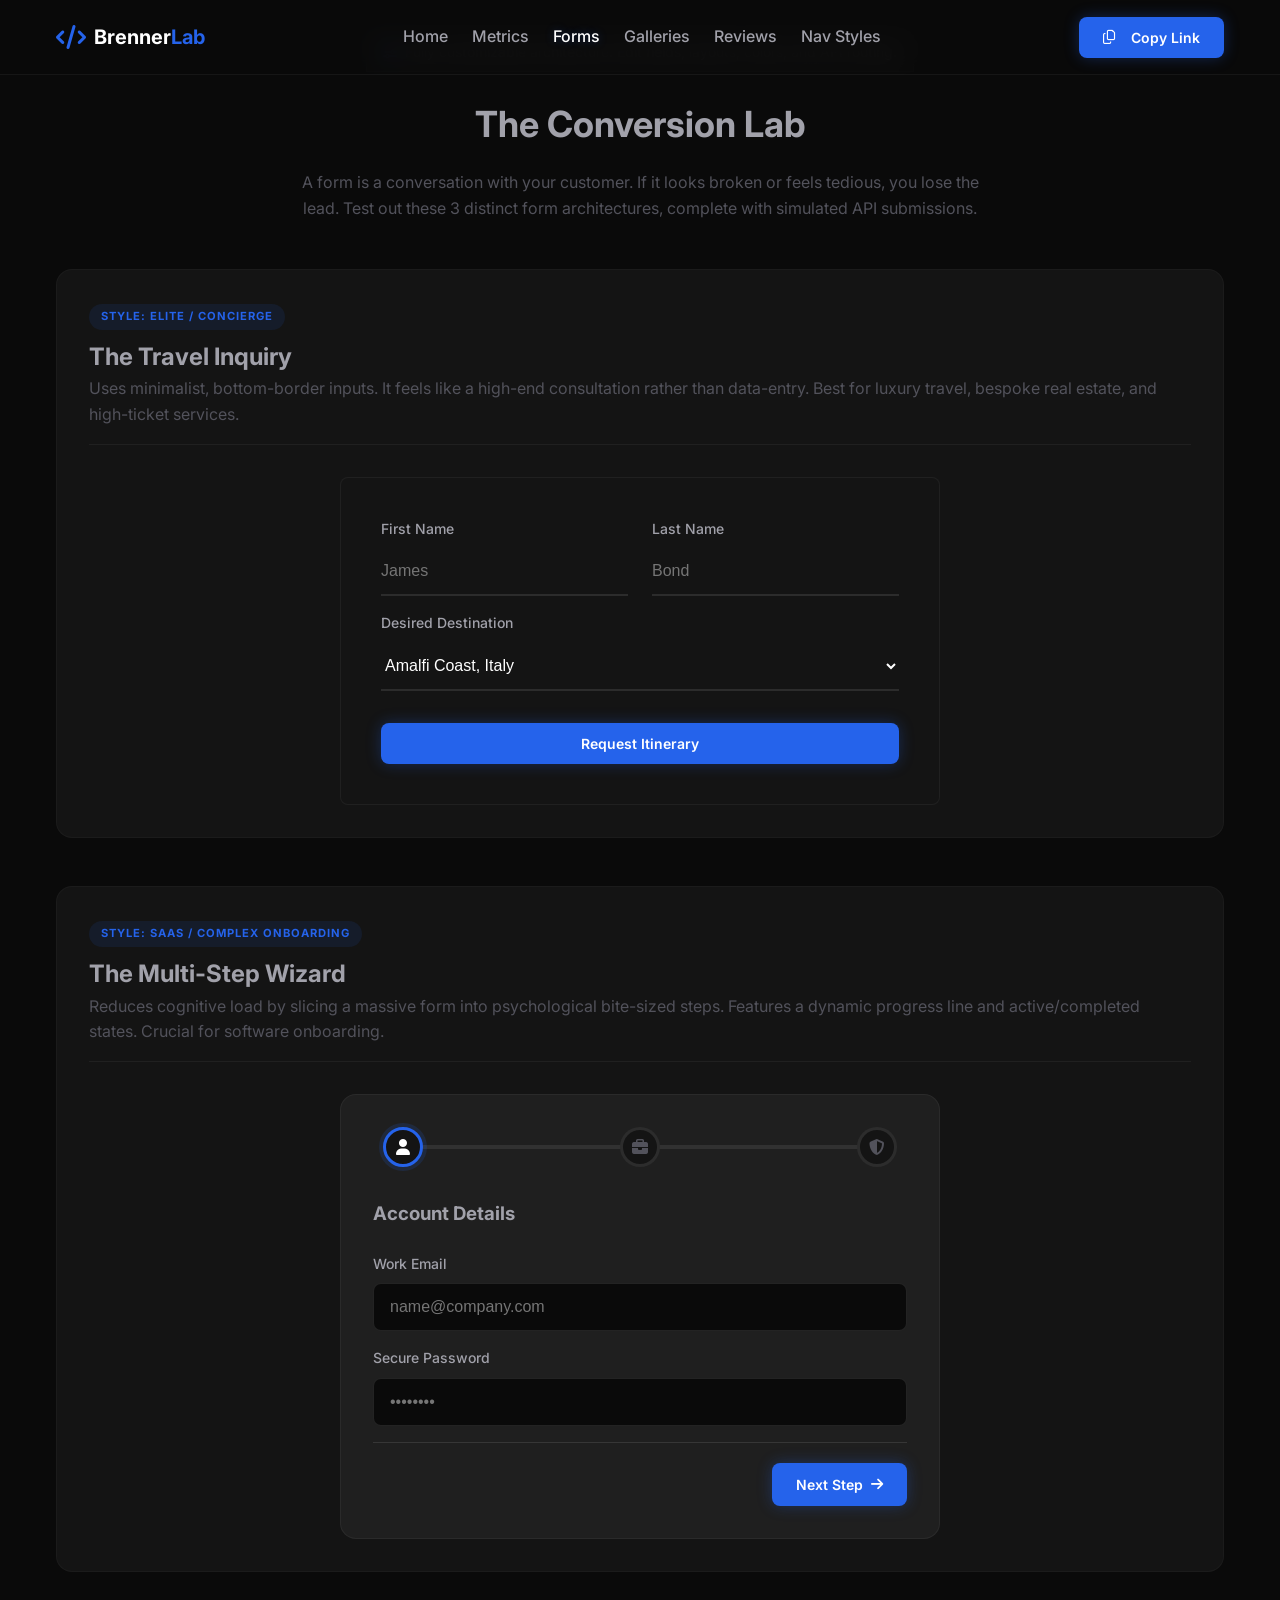
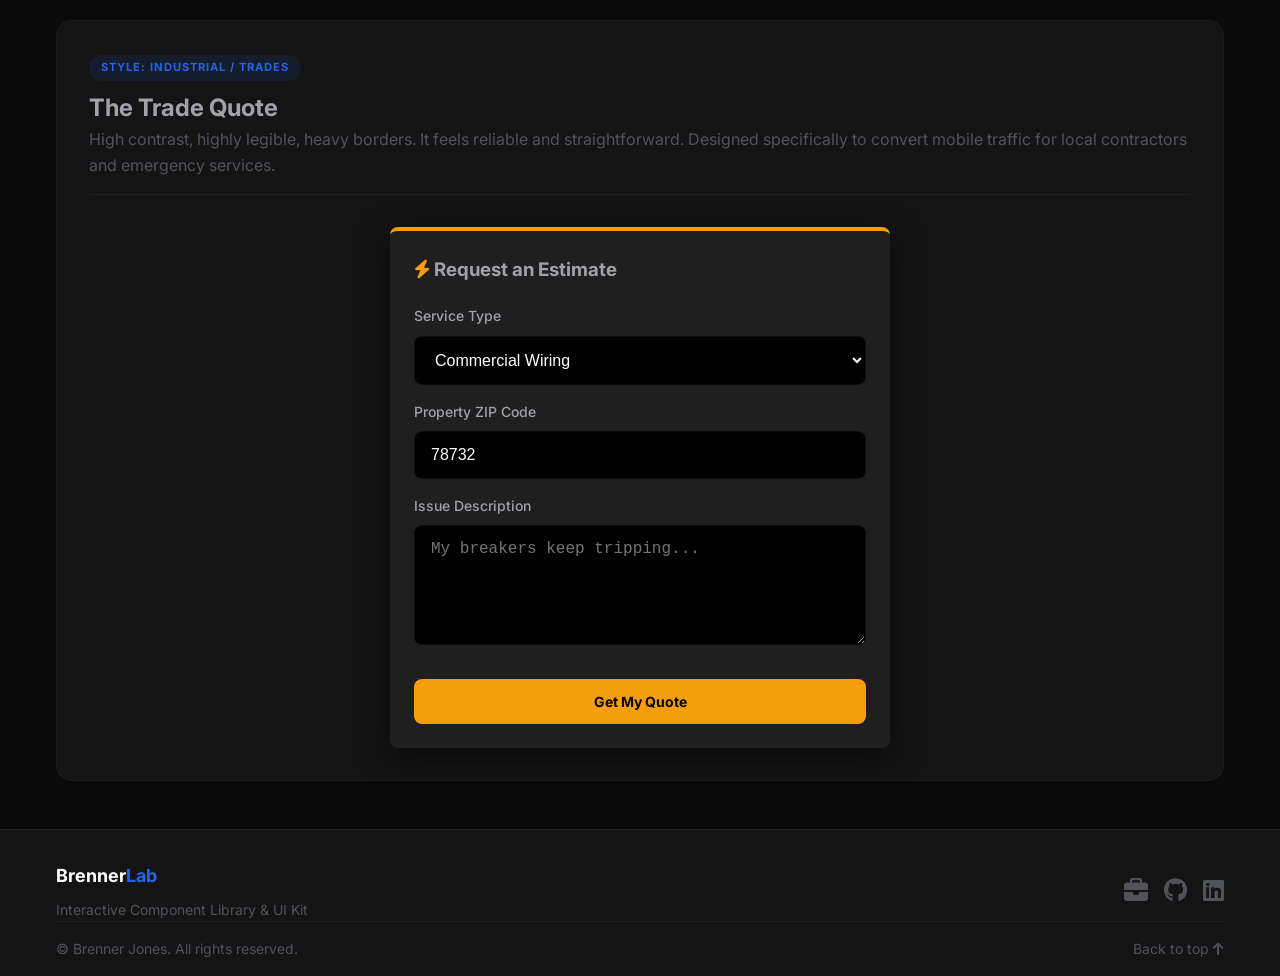
==== commit a306004c: "Add files via upload" ====
--- a/forms.html
+++ b/forms.html
@@ -13,20 +13,25 @@
     <div id="header-placeholder"></div>
 
     <main class="container">
-        <div class="mb-8 mt-8 text-center animate-on-scroll">
-            <h1 style="font-size: var(--text-4xl);">The Conversion Lab</h1>
-            <p style="color: var(--text-muted); max-width: 700px; margin: 0 auto;">A form is a conversation with your customer. If it looks broken or feels tedious, you lose the lead. Test out these 4 distinct form architectures, complete with simulated API submissions.</p>
+        
+        <div class="page-header animate-on-scroll">
+            <div class="customization-badge">
+                <i class="fa-solid fa-sliders"></i>
+                Fully customizable architecture: Edit fields, layouts, colors, and API routing.
+            </div>
+            <h1 style="font-size: var(--text-4xl); margin-bottom: var(--space-4);">The Conversion Lab</h1>
+            <p style="color: var(--text-muted); max-width: 700px; margin: 0 auto;">A form is a conversation with your customer. If it looks broken or feels tedious, you lose the lead. Test out these 3 distinct form architectures, complete with simulated API submissions.</p>
         </div>
 
         <section class="showcase-section animate-on-scroll">
             <div class="showcase-header">
                 <span class="showcase-tag">Style: Elite / Concierge</span>
                 <h2>The Travel Inquiry</h2>
-                <p style="color: var(--text-muted);">Uses minimalist, bottom-border inputs. It feels like a high-end consultation rather than data-entry. Best for luxury travel, bespoke real estate, and high-ticket services. <i>(Try submitting to see the UX flow).</i></p>
+                <p style="color: var(--text-muted);">Uses minimalist, bottom-border inputs. It feels like a high-end consultation rather than data-entry. Best for luxury travel, bespoke real estate, and high-ticket services.</p>
             </div>
             
             <div class="form-container" style="max-width: 600px; margin: 0 auto; background: var(--bg-surface); padding: 40px; border-radius: 8px; border: 1px solid rgba(255,255,255,0.05);">
-                <form class="form-sleek simulated-form">
+                <form class="form-sleek simulated-form" data-success-title="Itinerary Requested" data-success-msg="An agent will review your destination preferences and contact you shortly." data-reset-text="Plan Another Trip">
                     <div class="grid grid-cols-2">
                         <div class="form-group">
                             <label class="form-label">First Name</label>
@@ -54,15 +59,19 @@
             <div class="showcase-header">
                 <span class="showcase-tag">Style: SaaS / Complex Onboarding</span>
                 <h2>The Multi-Step Wizard</h2>
-                <p style="color: var(--text-muted);">Reduces cognitive load by slicing a massive form into psychological bite-sized steps. Features a dynamic progress bar and pane transitions. Crucial for software onboarding or loan applications.</p>
+                <p style="color: var(--text-muted);">Reduces cognitive load by slicing a massive form into psychological bite-sized steps. Features a dynamic progress line and active/completed states. Crucial for software onboarding.</p>
             </div>
             
             <div class="form-container" style="max-width: 600px; margin: 0 auto;">
-                <form class="form-wizard simulated-form">
-                    <div class="wizard-steps">
-                        <div class="step-indicator"><i class="fa-solid fa-user"></i></div>
-                        <div class="step-indicator"><i class="fa-solid fa-briefcase"></i></div>
-                        <div class="step-indicator"><i class="fa-solid fa-check"></i></div>
+                <form class="form-wizard simulated-form" data-success-title="Account Created" data-success-msg="Your enterprise workspace is ready. Check your email for login credentials." data-reset-text="Restart Onboarding">
+                    
+                    <div class="wizard-steps-container">
+                        <div class="wizard-progress-line"></div>
+                        <div class="wizard-steps">
+                            <div class="step-indicator"><i class="fa-solid fa-user"></i></div>
+                            <div class="step-indicator"><i class="fa-solid fa-briefcase"></i></div>
+                            <div class="step-indicator"><i class="fa-solid fa-shield-halved"></i></div>
+                        </div>
                     </div>
                     
                     <div id="multi-step-wizard">
@@ -95,14 +104,22 @@
                         </div>
 
                         <div class="wizard-pane">
-                            <h3 class="mb-6">Final Review</h3>
-                            <p style="color: var(--text-muted); margin-bottom: 20px;">By clicking submit, you agree to our Terms of Service and acknowledge you are ready to revolutionize your workflow.</p>
+                            <h3 class="mb-4">Final Review</h3>
+                            <p style="color: var(--text-muted);">Please review your information. By proceeding, you agree to setup this workspace under our Master Service Agreement.</p>
+                            
+                            <label class="checkbox-group">
+                                <input type="checkbox" id="terms-check">
+                                <div>
+                                    <span style="display: block; color: var(--text-heading); font-weight: 500;">I accept the Terms & Conditions</span>
+                                    <span style="font-size: var(--text-sm); color: var(--text-muted);">I acknowledge that I am authorized to create this account.</span>
+                                </div>
+                            </label>
                         </div>
 
                         <div class="flex justify-between mt-8" style="border-top: 1px solid rgba(255,255,255,0.1); padding-top: 20px;">
-                            <button type="button" id="wizard-prev" class="btn" style="background: rgba(255,255,255,0.05); color: white;">Back</button>
+                            <button type="button" id="wizard-prev" class="btn btn-outline">Back</button>
                             <button type="button" id="wizard-next" class="btn btn-primary">Next Step <i class="fa-solid fa-arrow-right"></i></button>
-                            <button type="submit" id="wizard-submit" style="display:none;">Submit</button>
+                            <button type="submit" style="display:none;">Submit</button>
                         </div>
                     </div>
                 </form>
@@ -117,7 +134,7 @@
             </div>
             
             <div class="form-container" style="max-width: 500px; margin: 0 auto;">
-                <form class="form-rugged simulated-form">
+                <form class="form-rugged simulated-form" data-success-title="Quote Received" data-success-msg="A local technician has been pinged and will contact you within 15 minutes." data-reset-text="Submit Another Issue">
                     <h3 style="margin-bottom: 20px;"><i class="fa-solid fa-bolt" style="color: var(--accent-warning);"></i> Request an Estimate</h3>
                     <div class="form-group">
                         <label class="form-label">Service Type</label>
@@ -135,7 +152,7 @@
                         <label class="form-label">Issue Description</label>
                         <textarea class="form-control" placeholder="My breakers keep tripping..."></textarea>
                     </div>
-                    <button type="submit" class="btn" style="width: 100%; background: var(--accent-warning); color: #000; font-weight: bold; padding: 14px;">Get My Quote</button>
+                    <button type="submit" class="btn" style="width: 100%; background: var(--accent-warning); color: #000; font-weight: bold; padding: 14px; margin-top: 10px;">Get My Quote</button>
                 </form>
             </div>
         </section>
--- a/assets/css/style.css
+++ b/assets/css/style.css
@@ -1,6 +1,5 @@
 /* ==========================================================================
    BRENNER LAB - GLOBAL DESIGN SYSTEM
-   Theme: Midnight & Cyber Blue
    ========================================================================== */
 
 :root {
@@ -11,6 +10,7 @@
     --brand-hover: #3b82f6;
     --brand-glow: rgba(37, 99, 235, 0.3);
     --accent-success: #10b981;
+    --accent-success-hover: #059669;
     --accent-warning: #f59e0b;
     --text-heading: #ffffff;
     --text-body: #a1a1aa;
@@ -50,7 +50,7 @@
 
 .container { width: 100%; max-width: 1200px; margin: 0 auto; padding: 0 var(--space-4); }
 
-/* --- HEADER & FOOTER --- */
+/* --- HEADER & FOOTER OVERLAP FIX --- */
 .site-header {
     position: fixed; top: 0; left: 0; width: 100%; height: 75px; display: flex; align-items: center;
     background: rgba(10, 10, 10, 0.85); backdrop-filter: blur(12px); -webkit-backdrop-filter: blur(12px);
@@ -62,17 +62,22 @@
 }
 main { flex: 1; padding-top: 100px; padding-bottom: var(--space-12); width: 100%; }
 
-/* --- CHROME AUTOFILL OVERRIDE (The White Box Fix) --- */
-input:-webkit-autofill,
-input:-webkit-autofill:hover, 
-input:-webkit-autofill:focus, 
-input:-webkit-autofill:active{
+/* Dedicated Page Header to prevent collapsing margins under the nav */
+.page-header {
+    margin-top: var(--space-4);
+    margin-bottom: var(--space-12);
+    text-align: center;
+    padding-top: var(--space-4); 
+}
+
+/* Chrome Autofill Override */
+input:-webkit-autofill, input:-webkit-autofill:hover, input:-webkit-autofill:focus, input:-webkit-autofill:active{
     -webkit-box-shadow: 0 0 0 30px var(--bg-main) inset !important;
     -webkit-text-fill-color: var(--text-heading) !important;
     transition: background-color 5000s ease-in-out 0s;
 }
 
-/* --- ROBUST GRID SYSTEM --- */
+/* --- GRID & FLEX --- */
 .flex { display: flex; }
 .flex-col { flex-direction: column; }
 .items-center { align-items: center; }
@@ -81,34 +86,37 @@
 .gap-2 { gap: var(--space-2); }
 .gap-4 { gap: var(--space-4); }
 .gap-6 { gap: var(--space-6); }
-.gap-8 { gap: var(--space-8); }
+.text-center { text-align: center; }
+.mb-4 { margin-bottom: var(--space-4); }
+.mb-6 { margin-bottom: var(--space-6); }
 .mt-4 { margin-top: var(--space-4); }
-.mt-8 { margin-top: var(--space-8); }
-.mb-6 { margin-bottom: var(--space-6); }
-.text-center { text-align: center; }
 
 .grid { display: grid; gap: var(--space-6); }
-/* Desktop Grids */
 @media (min-width: 1024px) {
     .grid-cols-2 { grid-template-columns: repeat(2, minmax(0, 1fr)); }
     .grid-cols-3 { grid-template-columns: repeat(3, minmax(0, 1fr)); }
     .grid-cols-4 { grid-template-columns: repeat(4, minmax(0, 1fr)); }
 }
-/* Tablet Grids */
 @media (min-width: 768px) and (max-width: 1023px) {
     .grid-cols-3, .grid-cols-4 { grid-template-columns: repeat(2, minmax(0, 1fr)); }
 }
-/* Mobile Grids stay 1 column by default */
 
-/* --- BUTTONS --- */
+/* --- BUTTON EXPERT STATES --- */
 .btn {
     display: inline-flex; align-items: center; justify-content: center; padding: 12px 24px;
     border-radius: var(--radius-md); font-weight: 600; cursor: pointer; transition: all var(--transition-fast);
-    border: none; font-family: inherit; font-size: var(--text-sm); gap: 8px;
+    border: none; font-family: inherit; font-size: var(--text-sm); gap: 8px; text-decoration: none;
 }
 .btn-primary { background-color: var(--brand-primary); color: #ffffff; box-shadow: 0 0 15px var(--brand-glow); }
-.btn-primary:hover { background-color: var(--brand-hover); transform: translateY(-2px); }
-.btn:disabled { opacity: 0.7; cursor: not-allowed; transform: none !important; }
+.btn-primary:hover:not(:disabled) { background-color: var(--brand-hover); transform: translateY(-2px); box-shadow: 0 4px 20px var(--brand-glow); }
+
+.btn-success { background-color: var(--accent-success); color: #ffffff; box-shadow: 0 0 15px rgba(16, 185, 129, 0.3); }
+.btn-success:hover:not(:disabled) { background-color: var(--accent-success-hover); transform: translateY(-2px); }
+
+.btn-outline { background: transparent; border: 1px solid rgba(255,255,255,0.2); color: var(--text-heading); }
+.btn-outline:hover:not(:disabled) { background: rgba(255,255,255,0.05); border-color: rgba(255,255,255,0.4); transform: translateY(-2px); }
+
+.btn:disabled { opacity: 0.4; cursor: not-allowed; transform: none !important; box-shadow: none !important; filter: grayscale(100%); }
 
 .nav-link { color: var(--text-body); font-weight: 500; }
 .nav-link:hover, .nav-link.active { color: var(--text-heading); text-shadow: 0 0 10px var(--brand-glow); }
--- a/assets/css/components.css
+++ b/assets/css/components.css
@@ -1,6 +1,14 @@
 /* ==========================================================================
    BRENNER LAB - COMPONENTS STYLESHEET
    ========================================================================== */
+
+/* --- COMPONENT SHOWCASE WRAPPERS --- */
+.customization-badge {
+    display: inline-flex; align-items: center; gap: 8px; padding: 8px 16px;
+    background: rgba(255, 255, 255, 0.03); border: 1px solid rgba(255, 255, 255, 0.08);
+    border-radius: var(--radius-pill); font-size: var(--text-sm); color: var(--text-body); margin-bottom: var(--space-6);
+}
+.customization-badge i { color: var(--brand-primary); }
 
 .showcase-section {
     margin-bottom: var(--space-12); padding: var(--space-8); background: var(--bg-surface);
@@ -33,14 +41,18 @@
 .progress-fill { height: 100%; background: var(--brand-primary); border-radius: 999px; transition: width 1.5s cubic-bezier(0.4, 0, 0.2, 1); }
 
 /* --- FORMS --- */
-.form-container { position: relative; } /* Important for success state overlay */
+.form-container { position: relative; } 
 .form-group { margin-bottom: var(--space-4); text-align: left; }
 .form-label { display: block; font-size: var(--text-sm); font-weight: 500; margin-bottom: var(--space-2); color: var(--text-body); }
 .form-control { width: 100%; padding: 14px 16px; background: var(--bg-main); border: 1px solid rgba(255,255,255,0.1); border-radius: var(--radius-md); color: var(--text-heading); transition: all var(--transition-fast); font-size: var(--text-base); }
 .form-control:focus { outline: none; border-color: var(--brand-primary); box-shadow: 0 0 0 3px rgba(37, 99, 235, 0.2); }
 textarea.form-control { resize: vertical; min-height: 120px; }
 
-/* Form Styles */
+/* Checkbox specific styling */
+.checkbox-group { display: flex; align-items: flex-start; gap: 12px; margin-top: var(--space-6); cursor: pointer; }
+.checkbox-group input[type="checkbox"] { width: 18px; height: 18px; margin-top: 4px; accent-color: var(--brand-primary); cursor: pointer; }
+
+/* Form Variations */
 .form-sleek { background: transparent; }
 .form-sleek .form-control { background: transparent; border: none; border-bottom: 2px solid rgba(255,255,255,0.1); border-radius: 0; padding-left: 0; }
 .form-sleek .form-control:focus { border-bottom-color: var(--brand-primary); box-shadow: none; }
@@ -48,18 +60,26 @@
 .form-rugged { background: var(--bg-elevated); padding: var(--space-6); border-radius: var(--radius-md); border-top: 4px solid var(--accent-warning); box-shadow: 0 10px 30px rgba(0,0,0,0.5); }
 .form-rugged .form-control { background: #000; border: 1px solid rgba(255,255,255,0.05); }
 
-/* Wizard Specifics */
+/* WIZARD ENGINE (UPGRADED) */
 .form-wizard { padding: var(--space-8); border: 1px solid rgba(255,255,255,0.05); border-radius: var(--radius-lg); background: var(--bg-elevated); }
-.wizard-steps { display: flex; justify-content: space-between; margin-bottom: var(--space-8); position: relative; }
-.wizard-steps::before { content: ''; position: absolute; top: 50%; left: 0; width: 100%; height: 2px; background: rgba(255,255,255,0.1); z-index: 0; transform: translateY(-50%); }
-.step-indicator { width: 36px; height: 36px; border-radius: 50%; background: var(--bg-surface); border: 2px solid rgba(255,255,255,0.1); display: flex; align-items: center; justify-content: center; z-index: 1; font-weight: bold; font-size: 14px; transition: all 0.3s ease; }
-.step-indicator.active { border-color: var(--brand-primary); background: var(--brand-primary); color: white; box-shadow: 0 0 15px rgba(37,99,235,0.5); }
-.step-indicator.completed { border-color: var(--accent-success); background: var(--accent-success); color: #000; }
-.wizard-pane { display: none; animation: fadeIn 0.3s ease; }
+.wizard-steps-container { position: relative; margin-bottom: var(--space-8); padding: 0 10px; }
+.wizard-steps { display: flex; justify-content: space-between; position: relative; z-index: 2; }
+/* The gray background line */
+.wizard-steps-container::before { content: ''; position: absolute; top: 50%; left: 10px; right: 10px; height: 4px; background: rgba(255,255,255,0.08); z-index: 0; transform: translateY(-50%); border-radius: 2px; }
+/* The colored progressive fill line */
+.wizard-progress-line { position: absolute; top: 50%; left: 10px; height: 4px; background: var(--brand-primary); z-index: 1; transform: translateY(-50%); border-radius: 2px; transition: width 0.4s cubic-bezier(0.4, 0, 0.2, 1); width: 0%; box-shadow: 0 0 10px var(--brand-glow); }
+
+.step-indicator { width: 40px; height: 40px; border-radius: 50%; background: var(--bg-surface); border: 3px solid rgba(255,255,255,0.1); display: flex; align-items: center; justify-content: center; z-index: 2; font-weight: bold; font-size: 16px; color: var(--text-muted); transition: all 0.4s ease; }
+/* Current active step - Ringed */
+.step-indicator.active { border-color: var(--brand-primary); color: var(--text-heading); background: var(--bg-surface); box-shadow: 0 0 0 4px rgba(37,99,235,0.15); }
+/* Completed step - Solid Fill */
+.step-indicator.completed { border-color: var(--brand-primary); background: var(--brand-primary); color: white; }
+
+.wizard-pane { display: none; animation: fadeIn 0.4s ease; }
 .wizard-pane.active { display: block; }
 
 /* Interactive UI States */
 .success-message { text-align: center; padding: var(--space-8); animation: fadeIn 0.5s ease; }
-.spinner { animation: spin 1s linear infinite; }
+.spinner { animation: spin 1s linear infinite; margin-right: 8px; }
 @keyframes spin { 100% { transform: rotate(360deg); } }
 @keyframes fadeIn { from { opacity: 0; transform: translateY(10px); } to { opacity: 1; transform: translateY(0); } }
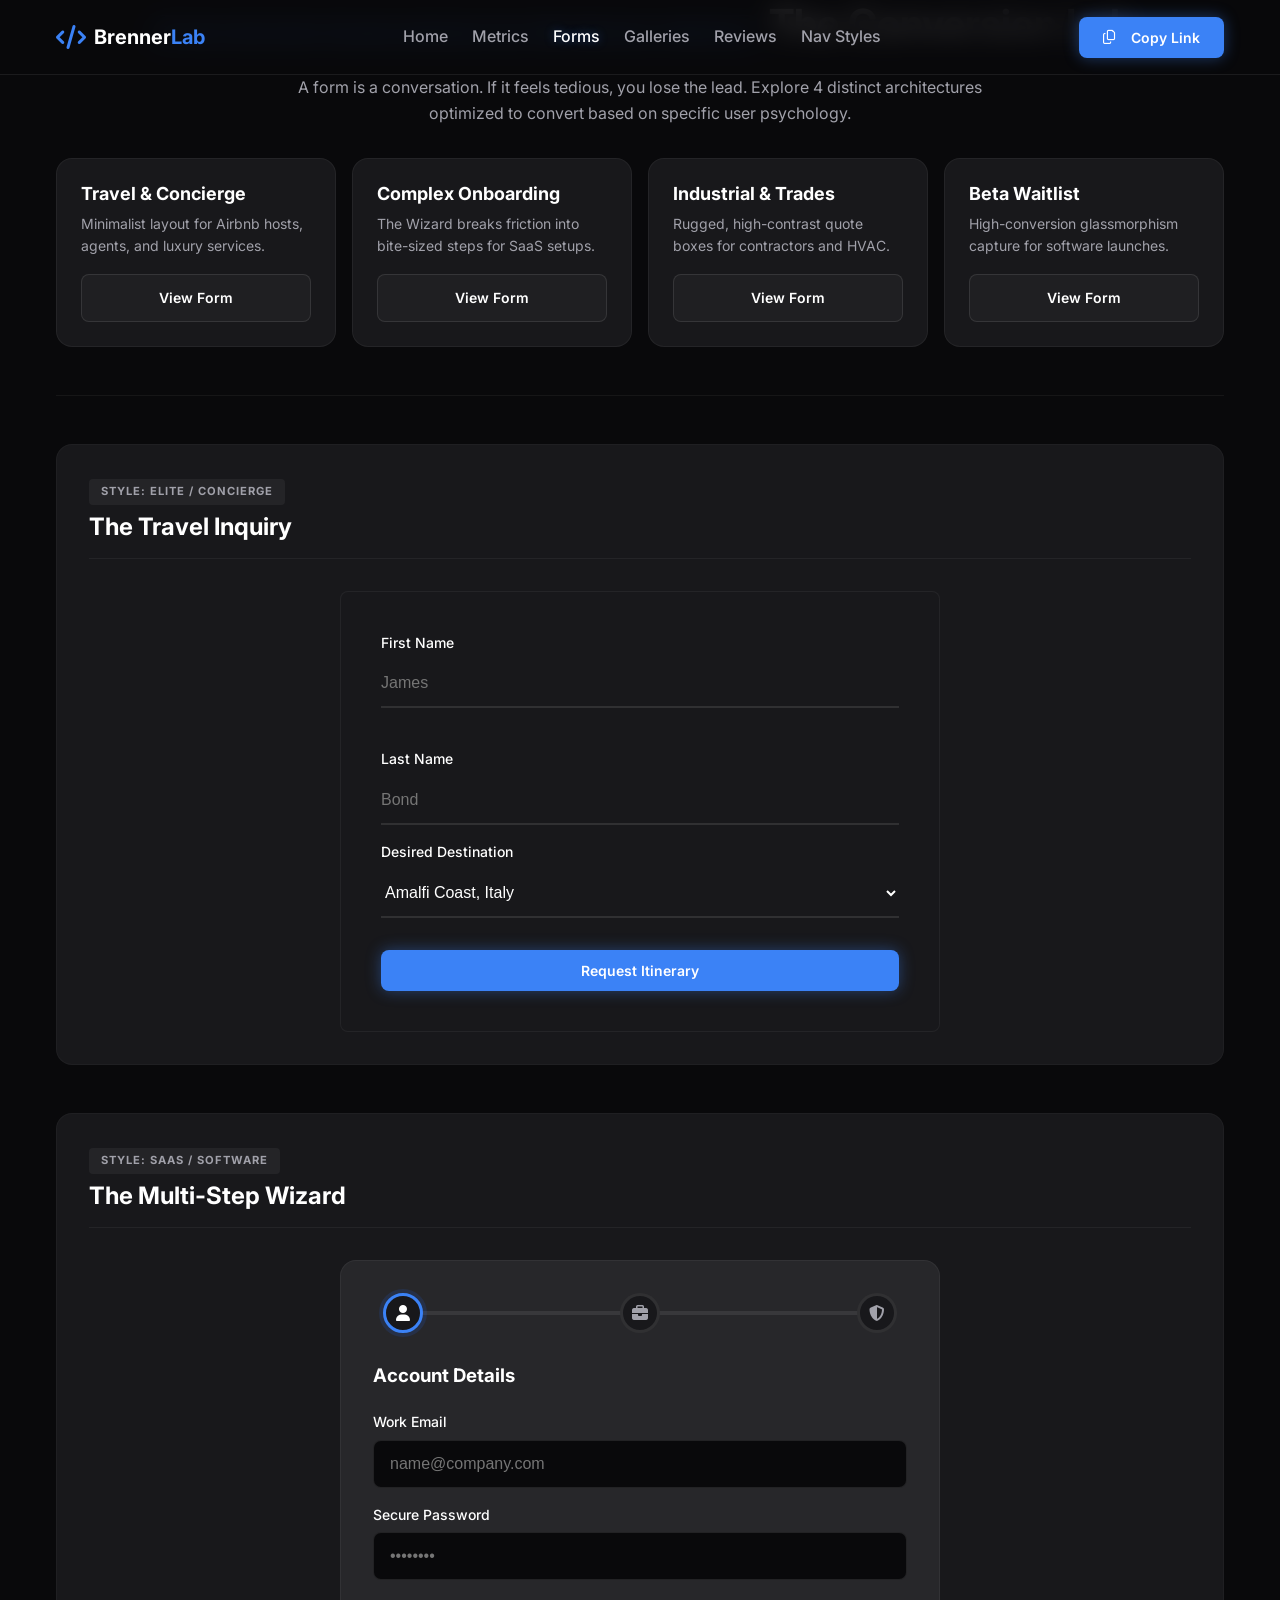
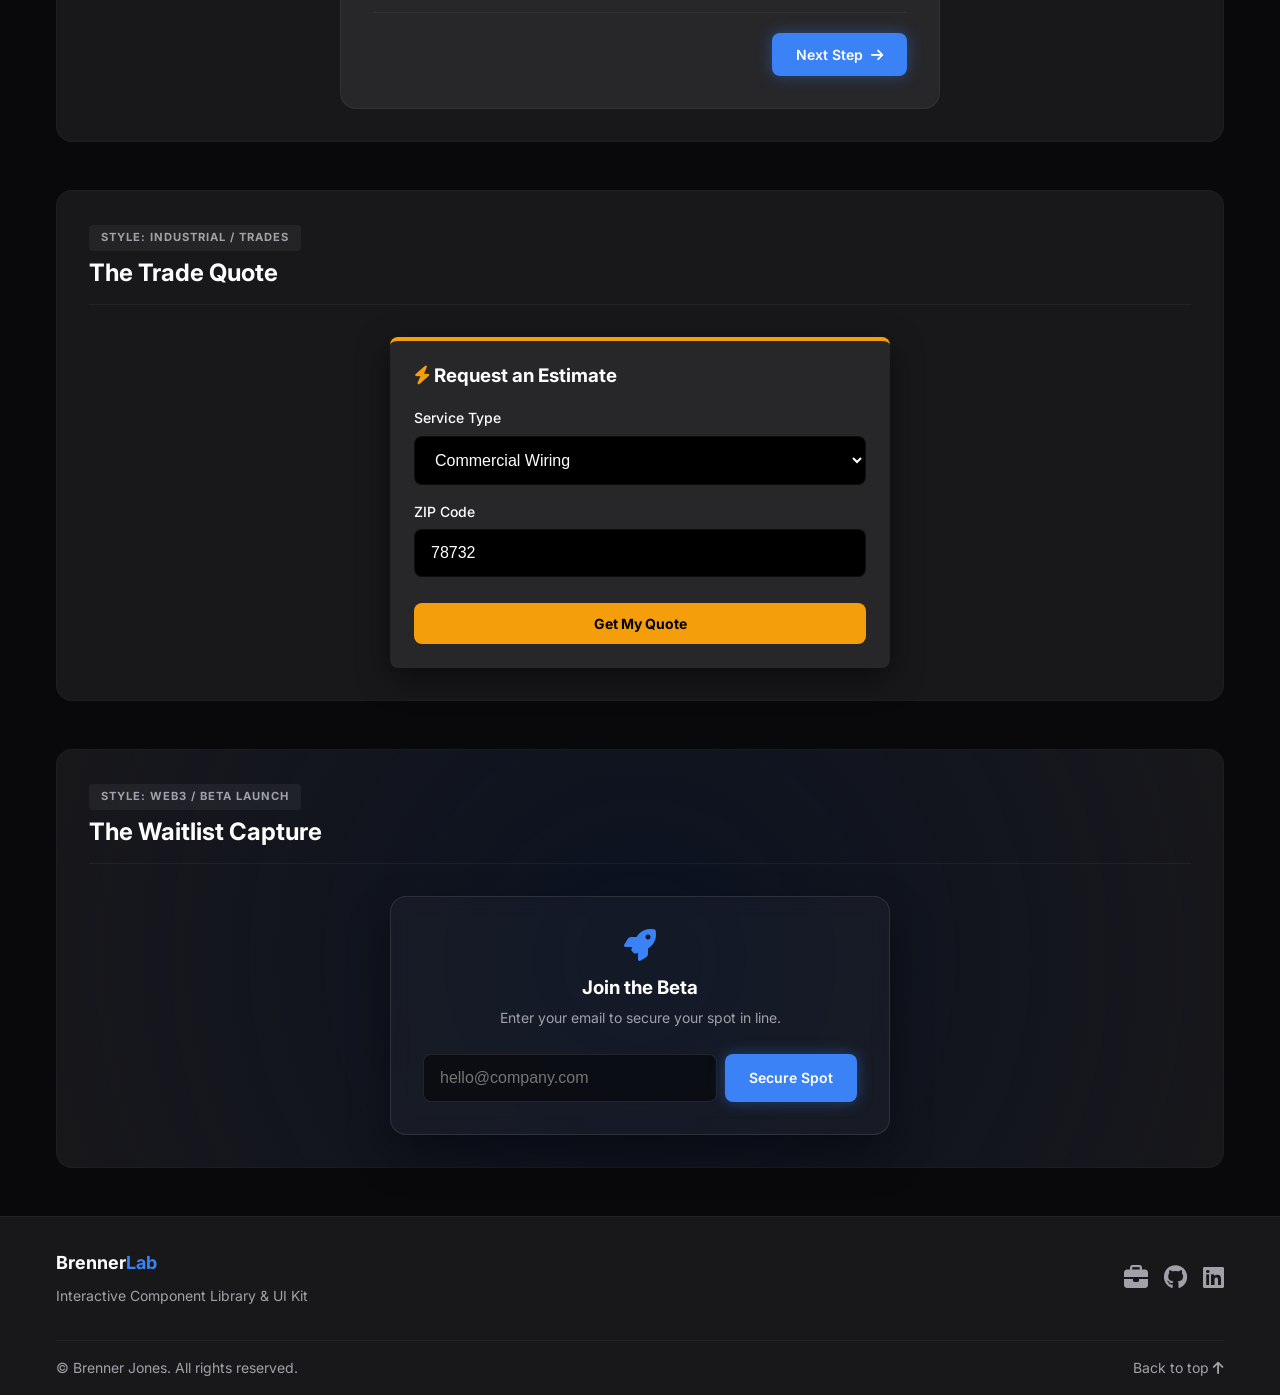
==== commit 6e15106c: "Add files via upload" ====
--- a/forms.html
+++ b/forms.html
@@ -14,22 +14,44 @@
 
     <main class="container">
         
-        <div class="page-header animate-on-scroll">
+        <div class="page-overview animate-on-scroll">
             <div class="customization-badge">
-                <i class="fa-solid fa-sliders"></i>
-                Fully customizable architecture: Edit fields, layouts, colors, and API routing.
+                <i class="fa-solid fa-code-branch"></i> End-to-End Control: Connects seamlessly to your CRM, Webhooks, or Mailchimp.
             </div>
-            <h1 style="font-size: var(--text-4xl); margin-bottom: var(--space-4);">The Conversion Lab</h1>
-            <p style="color: var(--text-muted); max-width: 700px; margin: 0 auto;">A form is a conversation with your customer. If it looks broken or feels tedious, you lose the lead. Test out these 3 distinct form architectures, complete with simulated API submissions.</p>
+            <h1 class="text-gradient" style="font-size: var(--text-4xl); margin-bottom: var(--space-4);">The Conversion Lab</h1>
+            <p style="color: var(--text-muted); max-width: 700px; margin: 0 auto;">A form is a conversation. If it feels tedious, you lose the lead. Explore 4 distinct architectures optimized to convert based on specific user psychology.</p>
+            
+            <div class="directory-grid">
+                <div class="directory-card">
+                    <h3>Travel & Concierge</h3>
+                    <p>Minimalist layout for Airbnb hosts, agents, and luxury services.</p>
+                    <a href="#sleek-form" class="btn btn-outline" style="width: 100%;">View Form</a>
+                </div>
+                <div class="directory-card">
+                    <h3>Complex Onboarding</h3>
+                    <p>The Wizard breaks friction into bite-sized steps for SaaS setups.</p>
+                    <a href="#wizard-form" class="btn btn-outline" style="width: 100%;">View Form</a>
+                </div>
+                <div class="directory-card">
+                    <h3>Industrial & Trades</h3>
+                    <p>Rugged, high-contrast quote boxes for contractors and HVAC.</p>
+                    <a href="#rugged-form" class="btn btn-outline" style="width: 100%;">View Form</a>
+                </div>
+                <div class="directory-card">
+                    <h3>Beta Waitlist</h3>
+                    <p>High-conversion glassmorphism capture for software launches.</p>
+                    <a href="#waitlist-form" class="btn btn-outline" style="width: 100%;">View Form</a>
+                </div>
+            </div>
         </div>
 
-        <section class="showcase-section animate-on-scroll">
+        <hr style="border: none; border-top: 1px solid rgba(255,255,255,0.05); margin-bottom: var(--space-12);">
+
+        <section id="sleek-form" class="showcase-section animate-on-scroll">
             <div class="showcase-header">
                 <span class="showcase-tag">Style: Elite / Concierge</span>
                 <h2>The Travel Inquiry</h2>
-                <p style="color: var(--text-muted);">Uses minimalist, bottom-border inputs. It feels like a high-end consultation rather than data-entry. Best for luxury travel, bespoke real estate, and high-ticket services.</p>
             </div>
-            
             <div class="form-container" style="max-width: 600px; margin: 0 auto; background: var(--bg-surface); padding: 40px; border-radius: 8px; border: 1px solid rgba(255,255,255,0.05);">
                 <form class="form-sleek simulated-form" data-success-title="Itinerary Requested" data-success-msg="An agent will review your destination preferences and contact you shortly." data-reset-text="Plan Another Trip">
                     <div class="grid grid-cols-2">
@@ -55,15 +77,13 @@
             </div>
         </section>
 
-        <section class="showcase-section animate-on-scroll">
+        <section id="wizard-form" class="showcase-section animate-on-scroll">
             <div class="showcase-header">
-                <span class="showcase-tag">Style: SaaS / Complex Onboarding</span>
+                <span class="showcase-tag">Style: SaaS / Software</span>
                 <h2>The Multi-Step Wizard</h2>
-                <p style="color: var(--text-muted);">Reduces cognitive load by slicing a massive form into psychological bite-sized steps. Features a dynamic progress line and active/completed states. Crucial for software onboarding.</p>
             </div>
-            
             <div class="form-container" style="max-width: 600px; margin: 0 auto;">
-                <form class="form-wizard simulated-form" data-success-title="Account Created" data-success-msg="Your enterprise workspace is ready. Check your email for login credentials." data-reset-text="Restart Onboarding">
+                <form class="form-wizard simulated-form" data-success-title="Workspace Live" data-success-msg="Your enterprise environment is ready. Check your email for login credentials." data-reset-text="Restart Demo">
                     
                     <div class="wizard-steps-container">
                         <div class="wizard-progress-line"></div>
@@ -86,12 +106,11 @@
                                 <input type="password" class="form-control" placeholder="••••••••" required>
                             </div>
                         </div>
-
                         <div class="wizard-pane">
                             <h3 class="mb-6">Company Info</h3>
                             <div class="form-group">
                                 <label class="form-label">Company Name</label>
-                                <input type="text" class="form-control" placeholder="Acme Corp">
+                                <input type="text" class="form-control" placeholder="Acme Corp" required>
                             </div>
                             <div class="form-group">
                                 <label class="form-label">Team Size</label>
@@ -102,11 +121,9 @@
                                 </select>
                             </div>
                         </div>
-
                         <div class="wizard-pane">
                             <h3 class="mb-4">Final Review</h3>
                             <p style="color: var(--text-muted);">Please review your information. By proceeding, you agree to setup this workspace under our Master Service Agreement.</p>
-                            
                             <label class="checkbox-group">
                                 <input type="checkbox" id="terms-check">
                                 <div>
@@ -115,8 +132,7 @@
                                 </div>
                             </label>
                         </div>
-
-                        <div class="flex justify-between mt-8" style="border-top: 1px solid rgba(255,255,255,0.1); padding-top: 20px;">
+                        <div class="flex justify-between mt-8" style="border-top: 1px solid rgba(255,255,255,0.05); padding-top: 20px;">
                             <button type="button" id="wizard-prev" class="btn btn-outline">Back</button>
                             <button type="button" id="wizard-next" class="btn btn-primary">Next Step <i class="fa-solid fa-arrow-right"></i></button>
                             <button type="submit" style="display:none;">Submit</button>
@@ -126,13 +142,11 @@
             </div>
         </section>
 
-        <section class="showcase-section animate-on-scroll">
+        <section id="rugged-form" class="showcase-section animate-on-scroll">
             <div class="showcase-header">
                 <span class="showcase-tag">Style: Industrial / Trades</span>
                 <h2>The Trade Quote</h2>
-                <p style="color: var(--text-muted);">High contrast, highly legible, heavy borders. It feels reliable and straightforward. Designed specifically to convert mobile traffic for local contractors and emergency services.</p>
             </div>
-            
             <div class="form-container" style="max-width: 500px; margin: 0 auto;">
                 <form class="form-rugged simulated-form" data-success-title="Quote Received" data-success-msg="A local technician has been pinged and will contact you within 15 minutes." data-reset-text="Submit Another Issue">
                     <h3 style="margin-bottom: 20px;"><i class="fa-solid fa-bolt" style="color: var(--accent-warning);"></i> Request an Estimate</h3>
@@ -140,19 +154,33 @@
                         <label class="form-label">Service Type</label>
                         <select class="form-control">
                             <option>Commercial Wiring</option>
-                            <option>Residential Panel Upgrade</option>
-                            <option>Emergency Repair</option>
+                            <option>Residential Panel</option>
                         </select>
                     </div>
                     <div class="form-group">
-                        <label class="form-label">Property ZIP Code</label>
+                        <label class="form-label">ZIP Code</label>
                         <input type="text" class="form-control" value="78732" required>
                     </div>
-                    <div class="form-group">
-                        <label class="form-label">Issue Description</label>
-                        <textarea class="form-control" placeholder="My breakers keep tripping..."></textarea>
+                    <button type="submit" class="btn" style="width: 100%; background: var(--accent-warning); color: #000; font-weight: bold; margin-top: 10px;">Get My Quote</button>
+                </form>
+            </div>
+        </section>
+
+        <section id="waitlist-form" class="showcase-section animate-on-scroll" style="background: radial-gradient(circle at center, rgba(37, 99, 235, 0.1) 0%, var(--bg-surface) 100%);">
+            <div class="showcase-header">
+                <span class="showcase-tag">Style: Web3 / Beta Launch</span>
+                <h2>The Waitlist Capture</h2>
+            </div>
+            <div class="form-container" style="max-width: 500px; margin: 0 auto;">
+                <form class="form-glass simulated-form" data-success-title="You're on the list." data-success-msg="Position #4,291. Keep an eye on your inbox for early access keys." data-reset-text="Return">
+                    <i class="fa-solid fa-rocket" style="font-size: 2rem; color: var(--brand-primary); margin-bottom: 16px;"></i>
+                    <h3 style="margin-bottom: 8px;">Join the Beta</h3>
+                    <p style="color: var(--text-muted); margin-bottom: 24px; font-size: var(--text-sm);">Enter your email to secure your spot in line.</p>
+                    
+                    <div style="display: flex; gap: 8px;">
+                        <input type="email" class="form-control" placeholder="hello@company.com" required style="background: rgba(0,0,0,0.5);">
+                        <button type="submit" class="btn btn-primary" style="white-space: nowrap;">Secure Spot</button>
                     </div>
-                    <button type="submit" class="btn" style="width: 100%; background: var(--accent-warning); color: #000; font-weight: bold; padding: 14px; margin-top: 10px;">Get My Quote</button>
                 </form>
             </div>
         </section>
--- a/assets/css/style.css
+++ b/assets/css/style.css
@@ -1,27 +1,41 @@
 /* ==========================================================================
    BRENNER LAB - GLOBAL DESIGN SYSTEM
+   Theme: Midnight & Cyber Blue (Deployment Version)
    ========================================================================== */
 
+/* --- SECTION 1: CSS VARIABLES --- */
 :root {
-    --bg-main: #0a0a0a;
-    --bg-surface: #141414;
-    --bg-elevated: #1f1f1f;
-    --brand-primary: #2563eb;
-    --brand-hover: #3b82f6;
-    --brand-glow: rgba(37, 99, 235, 0.3);
+    /* Colors */
+    --bg-main: #09090b;        /* Zinc 950 - Deeper black */
+    --bg-surface: #18181b;     /* Zinc 900 - Richer card background */
+    --bg-elevated: #27272a;    /* Zinc 800 */
+    
+    --brand-primary: #3b82f6;  /* Electric Blue */
+    --brand-hover: #60a5fa;    /* Lighter Blue */
+    --brand-glow: rgba(59, 130, 246, 0.4);
+    
     --accent-success: #10b981;
-    --accent-success-hover: #059669;
+    --accent-success-bg: rgba(16, 185, 129, 0.15);
     --accent-warning: #f59e0b;
-    --text-heading: #ffffff;
-    --text-body: #a1a1aa;
-    --text-muted: #52525b;
+    --accent-danger: #ef4444;
+    --accent-danger-bg: rgba(239, 68, 68, 0.15);
+
+    /* Typography Contrast Upgrades */
+    --text-heading: #ffffff;   /* Pure white */
+    --text-body: #d4d4d8;      /* Zinc 300 - Brighter, easier to read */
+    --text-muted: #a1a1aa;     /* Zinc 400 */
+
+    /* Typography Scale */
     --font-primary: 'Inter', system-ui, -apple-system, sans-serif;
     --text-sm: 0.875rem;
     --text-base: 1rem;
     --text-lg: 1.125rem;
     --text-xl: 1.25rem;
     --text-2xl: 1.5rem;
-    --text-4xl: 2.25rem;
+    --text-3xl: 2rem;
+    --text-4xl: 2.5rem;
+
+    /* Spacing */
     --space-2: 0.5rem;
     --space-4: 1rem;
     --space-6: 1.5rem;
@@ -32,7 +46,13 @@
     --transition-fast: 150ms ease-in-out;
 }
 
+/* --- SECTION 2: RESET & BASE --- */
 *, *::before, *::after { box-sizing: border-box; margin: 0; padding: 0; }
+
+html { 
+    scroll-behavior: smooth; 
+    scroll-padding-top: 110px; /* THE FIX: Stops anchor links from hiding under fixed header */
+}
 
 body {
     background-color: var(--bg-main);
@@ -48,28 +68,6 @@
 a { color: var(--brand-primary); text-decoration: none; transition: color var(--transition-fast); }
 a:hover { color: var(--brand-hover); }
 
-.container { width: 100%; max-width: 1200px; margin: 0 auto; padding: 0 var(--space-4); }
-
-/* --- HEADER & FOOTER OVERLAP FIX --- */
-.site-header {
-    position: fixed; top: 0; left: 0; width: 100%; height: 75px; display: flex; align-items: center;
-    background: rgba(10, 10, 10, 0.85); backdrop-filter: blur(12px); -webkit-backdrop-filter: blur(12px);
-    border-bottom: 1px solid rgba(255, 255, 255, 0.05); z-index: 1000;
-}
-.site-footer {
-    background-color: var(--bg-surface); border-top: 1px solid rgba(255, 255, 255, 0.05);
-    padding: var(--space-8) 0 var(--space-4) 0; margin-top: auto; width: 100%;
-}
-main { flex: 1; padding-top: 100px; padding-bottom: var(--space-12); width: 100%; }
-
-/* Dedicated Page Header to prevent collapsing margins under the nav */
-.page-header {
-    margin-top: var(--space-4);
-    margin-bottom: var(--space-12);
-    text-align: center;
-    padding-top: var(--space-4); 
-}
-
 /* Chrome Autofill Override */
 input:-webkit-autofill, input:-webkit-autofill:hover, input:-webkit-autofill:focus, input:-webkit-autofill:active{
     -webkit-box-shadow: 0 0 0 30px var(--bg-main) inset !important;
@@ -77,31 +75,81 @@
     transition: background-color 5000s ease-in-out 0s;
 }
 
-/* --- GRID & FLEX --- */
+/* --- SECTION 3: LAYOUT & SCAFFOLDING --- */
+.container { width: 100%; max-width: 1200px; margin: 0 auto; padding: 0 var(--space-4); }
+
+.site-header {
+    position: fixed; top: 0; left: 0; width: 100%; height: 75px; display: flex; align-items: center;
+    background: rgba(9, 9, 11, 0.85); backdrop-filter: blur(12px); -webkit-backdrop-filter: blur(12px);
+    border-bottom: 1px solid rgba(255, 255, 255, 0.08); z-index: 1000;
+}
+
+.site-footer {
+    background-color: var(--bg-surface); border-top: 1px solid rgba(255, 255, 255, 0.05);
+    padding: var(--space-8) 0 var(--space-4) 0; margin-top: auto; width: 100%;
+}
+
+main { 
+    flex: 1; 
+    margin-top: 75px; /* Safely pushes content below header */
+    padding-top: var(--space-8); 
+    padding-bottom: var(--space-12); 
+    width: 100%; 
+}
+
+/* --- SECTION 4: TYPOGRAPHY POP --- */
+h1, h2, h3, h4 { 
+    color: var(--text-heading); 
+    font-weight: 700; 
+    line-height: 1.2; 
+}
+
+/* The Gradient Text Effect for Main Titles */
+.text-gradient {
+    background: linear-gradient(to right, #ffffff 0%, #a1a1aa 100%);
+    background-clip: text; /* Standard property */
+    -webkit-background-clip: text; /* Webkit vendor prefix */
+    -webkit-text-fill-color: transparent;
+    color: #ffffff; /* Fallback for older browsers */
+    display: inline-block;
+}
+
+/* --- SECTION 5: UTILITIES --- */
+/* Layout & Alignment */
 .flex { display: flex; }
 .flex-col { flex-direction: column; }
 .items-center { align-items: center; }
 .justify-between { justify-content: space-between; }
 .justify-center { justify-content: center; }
+.flex-wrap { flex-wrap: wrap; }
+.inline-flex { display: inline-flex; }
+
+/* Grid Helpers */
+.grid { display: grid; gap: var(--space-6); }
+
+/* Spacing Engine */
 .gap-2 { gap: var(--space-2); }
 .gap-4 { gap: var(--space-4); }
 .gap-6 { gap: var(--space-6); }
-.text-center { text-align: center; }
+.gap-8 { gap: var(--space-8); }
+
+.mb-2 { margin-bottom: var(--space-2); }
 .mb-4 { margin-bottom: var(--space-4); }
 .mb-6 { margin-bottom: var(--space-6); }
+.mb-8 { margin-bottom: var(--space-8); }
 .mt-4 { margin-top: var(--space-4); }
+.mt-8 { margin-top: var(--space-8); }
+.mt-12 { margin-top: var(--space-12); }
 
-.grid { display: grid; gap: var(--space-6); }
-@media (min-width: 1024px) {
-    .grid-cols-2 { grid-template-columns: repeat(2, minmax(0, 1fr)); }
-    .grid-cols-3 { grid-template-columns: repeat(3, minmax(0, 1fr)); }
-    .grid-cols-4 { grid-template-columns: repeat(4, minmax(0, 1fr)); }
-}
-@media (min-width: 768px) and (max-width: 1023px) {
-    .grid-cols-3, .grid-cols-4 { grid-template-columns: repeat(2, minmax(0, 1fr)); }
-}
+/* Visual Utilities */
+.text-center { text-align: center; }
+.text-right { text-align: right; }
+.w-full { width: 100%; }
+.max-w-md { max-width: 450px; }
+.mx-auto { margin-left: auto; margin-right: auto; }
+.hidden { display: none; }
 
-/* --- BUTTON EXPERT STATES --- */
+/* --- SECTION 6: BUTTONS --- */
 .btn {
     display: inline-flex; align-items: center; justify-content: center; padding: 12px 24px;
     border-radius: var(--radius-md); font-weight: 600; cursor: pointer; transition: all var(--transition-fast);
@@ -111,13 +159,13 @@
 .btn-primary:hover:not(:disabled) { background-color: var(--brand-hover); transform: translateY(-2px); box-shadow: 0 4px 20px var(--brand-glow); }
 
 .btn-success { background-color: var(--accent-success); color: #ffffff; box-shadow: 0 0 15px rgba(16, 185, 129, 0.3); }
-.btn-success:hover:not(:disabled) { background-color: var(--accent-success-hover); transform: translateY(-2px); }
+.btn-success:hover:not(:disabled) { background-color: #059669; transform: translateY(-2px); }
 
-.btn-outline { background: transparent; border: 1px solid rgba(255,255,255,0.2); color: var(--text-heading); }
-.btn-outline:hover:not(:disabled) { background: rgba(255,255,255,0.05); border-color: rgba(255,255,255,0.4); transform: translateY(-2px); }
+.btn-outline { background: rgba(255,255,255,0.03); border: 1px solid rgba(255,255,255,0.1); color: var(--text-heading); }
+.btn-outline:hover:not(:disabled) { background: rgba(255,255,255,0.08); border-color: rgba(255,255,255,0.3); transform: translateY(-2px); }
 
 .btn:disabled { opacity: 0.4; cursor: not-allowed; transform: none !important; box-shadow: none !important; filter: grayscale(100%); }
 
-.nav-link { color: var(--text-body); font-weight: 500; }
+.nav-link { color: var(--text-muted); font-weight: 500; }
 .nav-link:hover, .nav-link.active { color: var(--text-heading); text-shadow: 0 0 10px var(--brand-glow); }
 @media (max-width: 768px) { .hidden-mobile { display: none !important; } }
--- a/assets/css/components.css
+++ b/assets/css/components.css
@@ -2,25 +2,39 @@
    BRENNER LAB - COMPONENTS STYLESHEET
    ========================================================================== */
 
-/* --- COMPONENT SHOWCASE WRAPPERS --- */
+/* --- SECTION 1: PAGE OVERVIEWS & DIRECTORIES --- */
+.page-overview {
+    text-align: center; margin-bottom: var(--space-12);
+}
 .customization-badge {
-    display: inline-flex; align-items: center; gap: 8px; padding: 8px 16px;
-    background: rgba(255, 255, 255, 0.03); border: 1px solid rgba(255, 255, 255, 0.08);
-    border-radius: var(--radius-pill); font-size: var(--text-sm); color: var(--text-body); margin-bottom: var(--space-6);
+    display: inline-flex; align-items: center; gap: 8px; padding: 6px 16px;
+    background: rgba(59, 130, 246, 0.1); border: 1px solid rgba(59, 130, 246, 0.2);
+    border-radius: 999px; font-size: var(--text-sm); color: var(--brand-primary); margin-bottom: var(--space-6); font-weight: 600;
 }
-.customization-badge i { color: var(--brand-primary); }
+.directory-grid {
+    display: grid; gap: var(--space-4); margin-top: var(--space-8);
+    grid-template-columns: repeat(auto-fit, minmax(250px, 1fr));
+}
+.directory-card {
+    background: var(--bg-surface); border: 1px solid rgba(255,255,255,0.05); padding: var(--space-6);
+    border-radius: var(--radius-lg); text-align: left; transition: all 0.2s; display: flex; flex-direction: column; justify-content: space-between;
+}
+.directory-card:hover { border-color: var(--brand-primary); transform: translateY(-3px); box-shadow: 0 10px 30px rgba(0,0,0,0.5); }
+.directory-card h3 { font-size: var(--text-lg); margin-bottom: 8px; color: var(--text-heading); }
+.directory-card p { font-size: var(--text-sm); color: var(--text-muted); margin-bottom: 16px; flex: 1; }
 
+/* --- SECTION 2: SHOWCASE WRAPPERS --- */
 .showcase-section {
     margin-bottom: var(--space-12); padding: var(--space-8); background: var(--bg-surface);
     border-radius: var(--radius-lg); border: 1px solid rgba(255,255,255,0.03);
 }
 .showcase-header { margin-bottom: var(--space-8); border-bottom: 1px solid rgba(255,255,255,0.05); padding-bottom: var(--space-4); }
 .showcase-tag {
-    display: inline-block; padding: 4px 12px; background: rgba(37, 99, 235, 0.1); color: var(--brand-primary);
-    border-radius: 999px; font-size: 0.7rem; font-weight: 700; text-transform: uppercase; letter-spacing: 1px; margin-bottom: var(--space-2);
+    display: inline-block; padding: 4px 12px; background: rgba(255, 255, 255, 0.05); color: var(--text-muted);
+    border-radius: 4px; font-size: 0.7rem; font-weight: 700; text-transform: uppercase; letter-spacing: 1px; margin-bottom: var(--space-2);
 }
 
-/* --- METRICS --- */
+/* --- SECTION 3: METRIC COMPONENTS --- */
 .metric-card-saas { background: var(--bg-main); padding: var(--space-6); border-radius: var(--radius-md); border: 1px solid rgba(255,255,255,0.05); transition: transform var(--transition-fast); }
 .metric-card-saas:hover { transform: translateY(-5px); border-color: rgba(255,255,255,0.1); }
 .metric-icon-wrapper { width: 48px; height: 48px; border-radius: 12px; display: flex; align-items: center; justify-content: center; font-size: 1.5rem; margin-bottom: var(--space-4); }
@@ -32,7 +46,7 @@
 .metric-minimal .value { font-size: 4rem; font-weight: 800; color: var(--text-heading); line-height: 1; }
 .metric-minimal .label { font-size: var(--text-sm); color: var(--text-muted); text-transform: uppercase; letter-spacing: 2px; margin-top: var(--space-2); }
 
-.metric-neon { background: linear-gradient(145deg, rgba(20,20,20,1) 0%, rgba(10,10,10,1) 100%); padding: var(--space-6); border-radius: var(--radius-lg); border: 1px solid rgba(37, 99, 235, 0.2); box-shadow: inset 0 0 20px rgba(37, 99, 235, 0.05); text-align: center; }
+.metric-neon { background: linear-gradient(145deg, rgba(24,24,27,1) 0%, rgba(9,9,11,1) 100%); padding: var(--space-6); border-radius: var(--radius-lg); border: 1px solid rgba(37, 99, 235, 0.2); box-shadow: inset 0 0 20px rgba(37, 99, 235, 0.05); text-align: center; }
 .metric-neon .value { font-size: 3rem; font-weight: 700; color: var(--brand-primary); text-shadow: 0 0 15px rgba(37, 99, 235, 0.5); }
 
 .metric-progress-card { padding: var(--space-4); }
@@ -40,15 +54,19 @@
 .progress-track { width: 100%; height: 8px; background: var(--bg-main); border-radius: 999px; overflow: hidden; border: 1px solid rgba(255,255,255,0.05); }
 .progress-fill { height: 100%; background: var(--brand-primary); border-radius: 999px; transition: width 1.5s cubic-bezier(0.4, 0, 0.2, 1); }
 
-/* --- FORMS --- */
+/* Trend Pills (New) */
+.trend-pill { display: inline-flex; align-items: center; gap: 4px; padding: 4px 8px; border-radius: 4px; font-size: 0.75rem; font-weight: 600; margin-left: 8px; vertical-align: middle; }
+.trend-pos { background: var(--accent-success-bg); color: var(--accent-success); }
+.trend-neg { background: var(--accent-danger-bg); color: var(--accent-danger); }
+
+/* --- SECTION 4: FORM COMPONENTS --- */
 .form-container { position: relative; } 
 .form-group { margin-bottom: var(--space-4); text-align: left; }
-.form-label { display: block; font-size: var(--text-sm); font-weight: 500; margin-bottom: var(--space-2); color: var(--text-body); }
+.form-label { display: block; font-size: var(--text-sm); font-weight: 500; margin-bottom: 6px; color: var(--text-heading); }
 .form-control { width: 100%; padding: 14px 16px; background: var(--bg-main); border: 1px solid rgba(255,255,255,0.1); border-radius: var(--radius-md); color: var(--text-heading); transition: all var(--transition-fast); font-size: var(--text-base); }
-.form-control:focus { outline: none; border-color: var(--brand-primary); box-shadow: 0 0 0 3px rgba(37, 99, 235, 0.2); }
+.form-control:focus { outline: none; border-color: var(--brand-primary); box-shadow: 0 0 0 3px rgba(37, 99, 235, 0.15); }
 textarea.form-control { resize: vertical; min-height: 120px; }
 
-/* Checkbox specific styling */
 .checkbox-group { display: flex; align-items: flex-start; gap: 12px; margin-top: var(--space-6); cursor: pointer; }
 .checkbox-group input[type="checkbox"] { width: 18px; height: 18px; margin-top: 4px; accent-color: var(--brand-primary); cursor: pointer; }
 
@@ -60,25 +78,21 @@
 .form-rugged { background: var(--bg-elevated); padding: var(--space-6); border-radius: var(--radius-md); border-top: 4px solid var(--accent-warning); box-shadow: 0 10px 30px rgba(0,0,0,0.5); }
 .form-rugged .form-control { background: #000; border: 1px solid rgba(255,255,255,0.05); }
 
-/* WIZARD ENGINE (UPGRADED) */
+.form-glass { background: rgba(255,255,255,0.03); backdrop-filter: blur(10px); padding: var(--space-8); border-radius: var(--radius-lg); border: 1px solid rgba(255,255,255,0.1); box-shadow: 0 20px 40px rgba(0,0,0,0.4); text-align: center; }
+
+/* Wizard Engine */
 .form-wizard { padding: var(--space-8); border: 1px solid rgba(255,255,255,0.05); border-radius: var(--radius-lg); background: var(--bg-elevated); }
 .wizard-steps-container { position: relative; margin-bottom: var(--space-8); padding: 0 10px; }
 .wizard-steps { display: flex; justify-content: space-between; position: relative; z-index: 2; }
-/* The gray background line */
 .wizard-steps-container::before { content: ''; position: absolute; top: 50%; left: 10px; right: 10px; height: 4px; background: rgba(255,255,255,0.08); z-index: 0; transform: translateY(-50%); border-radius: 2px; }
-/* The colored progressive fill line */
 .wizard-progress-line { position: absolute; top: 50%; left: 10px; height: 4px; background: var(--brand-primary); z-index: 1; transform: translateY(-50%); border-radius: 2px; transition: width 0.4s cubic-bezier(0.4, 0, 0.2, 1); width: 0%; box-shadow: 0 0 10px var(--brand-glow); }
-
 .step-indicator { width: 40px; height: 40px; border-radius: 50%; background: var(--bg-surface); border: 3px solid rgba(255,255,255,0.1); display: flex; align-items: center; justify-content: center; z-index: 2; font-weight: bold; font-size: 16px; color: var(--text-muted); transition: all 0.4s ease; }
-/* Current active step - Ringed */
 .step-indicator.active { border-color: var(--brand-primary); color: var(--text-heading); background: var(--bg-surface); box-shadow: 0 0 0 4px rgba(37,99,235,0.15); }
-/* Completed step - Solid Fill */
 .step-indicator.completed { border-color: var(--brand-primary); background: var(--brand-primary); color: white; }
-
 .wizard-pane { display: none; animation: fadeIn 0.4s ease; }
 .wizard-pane.active { display: block; }
 
-/* Interactive UI States */
+/* State Animations */
 .success-message { text-align: center; padding: var(--space-8); animation: fadeIn 0.5s ease; }
 .spinner { animation: spin 1s linear infinite; margin-right: 8px; }
 @keyframes spin { 100% { transform: rotate(360deg); } }
